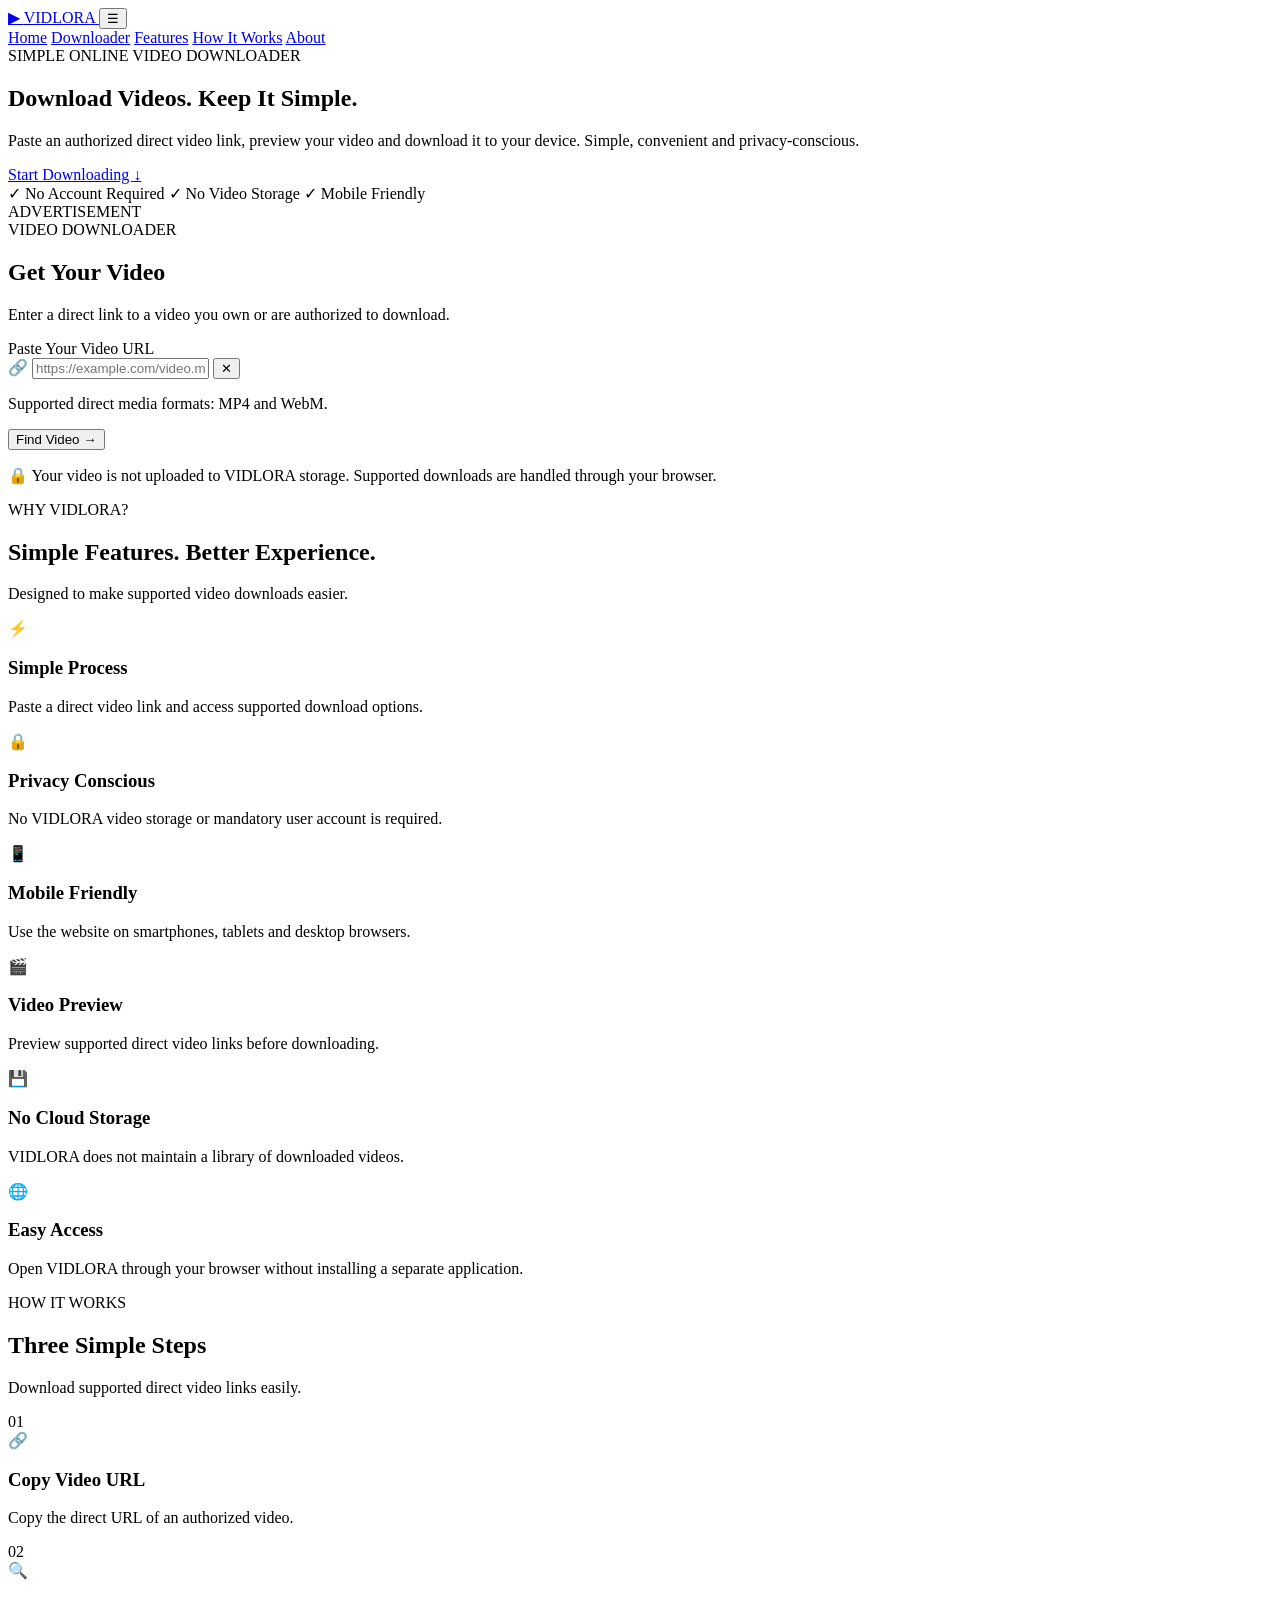
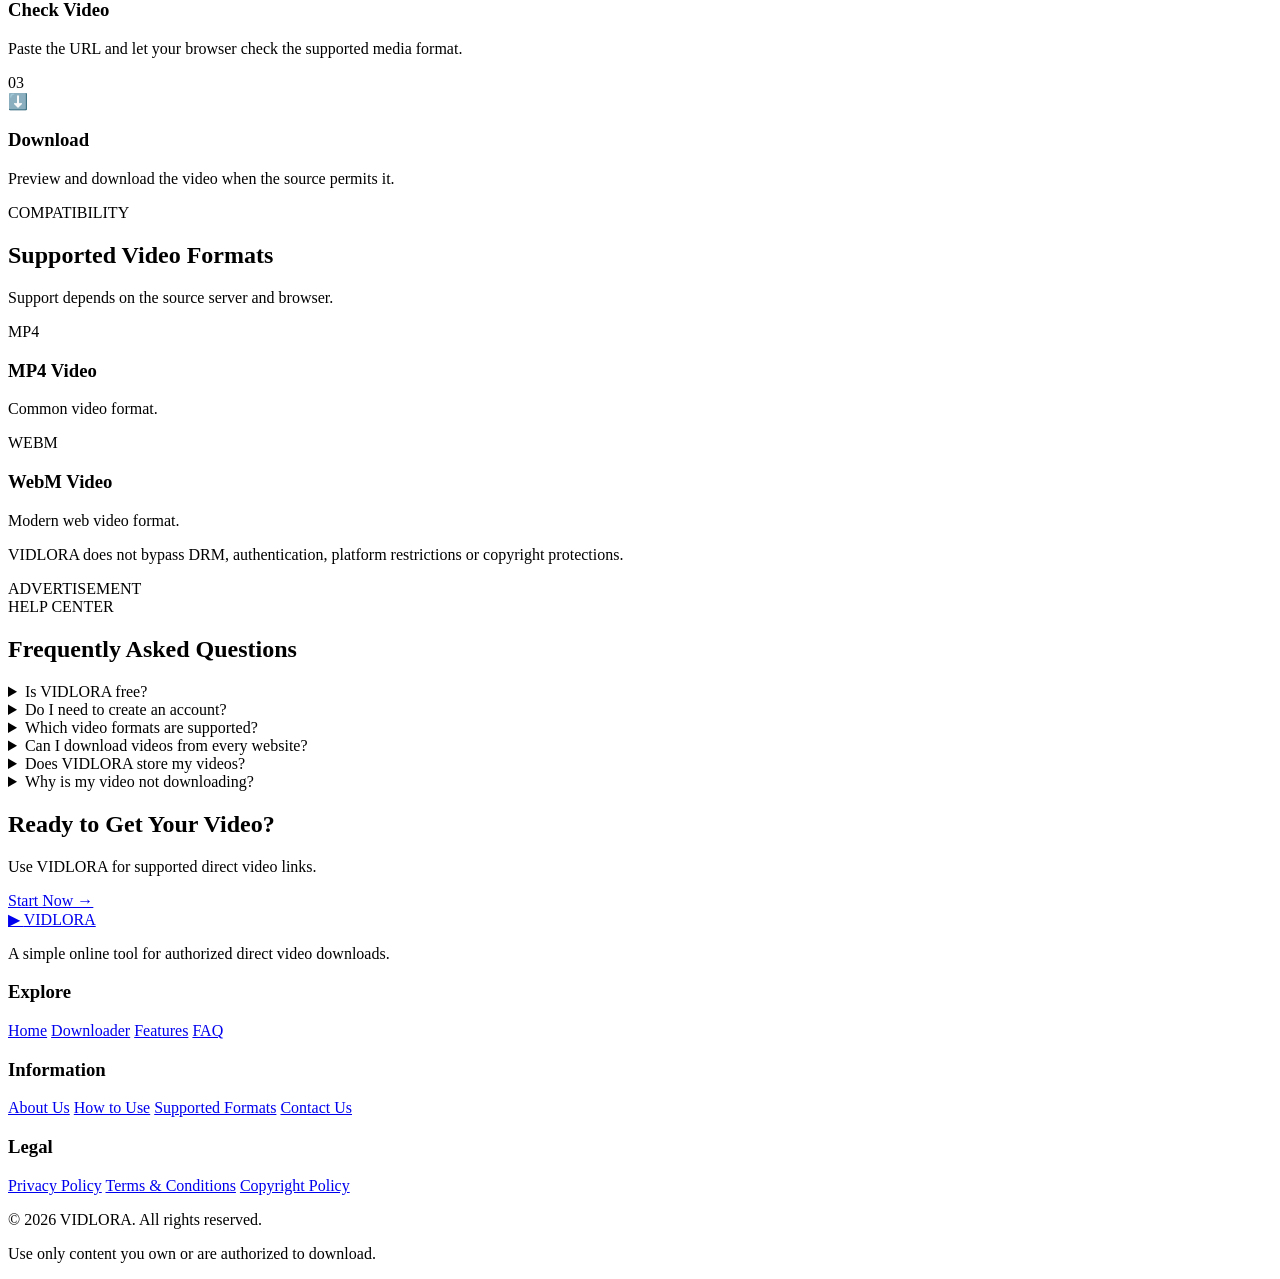
==== index.html @ 21f0705c "Create index.html" ====
<!DOCTYPE html>
<html lang="en">
<head>
  <meta charset="UTF-8">
  <meta name="viewport" content="width=device-width, initial-scale=1.0">

  <title>VIDLORA - Free Online Video Downloader</title>

  <meta name="description" content="VIDLORA is a simple online video downloader for authorized direct MP4 and WebM video links. Preview and download supported videos easily.">

  <meta name="keywords" content="online video downloader, MP4 downloader, WebM downloader, direct video download">

  <meta name="robots" content="index, follow">
  <meta name="theme-color" content="#101827">

  <meta property="og:title" content="VIDLORA - Video Downloader">
  <meta property="og:description" content="Paste an authorized video link, preview it and download supported videos.">
  <meta property="og:type" content="website">

  <link rel="canonical" href="https://YOUR-GITHUB-USERNAME.github.io/YOUR-REPOSITORY/">

  <link rel="icon" href="assets/icons/favicon.png">
  <link rel="manifest" href="manifest.json">

  <link rel="stylesheet" href="css/style.css">
  <link rel="stylesheet" href="css/responsive.css">

  <script src="js/app.js" defer></script>
  <script src="js/downloader.js" defer></script>
</head>

<body>

  <!-- HEADER -->
  <header class="site-header">
    <div class="container header-inner">

      <a href="index.html" class="brand" aria-label="VIDLORA Home">
        <span class="brand-icon">▶</span>
        <span>VIDLORA</span>
      </a>

      <button
        class="menu-toggle"
        id="menuToggle"
        aria-label="Toggle navigation"
        aria-expanded="false"
        type="button">
        ☰
      </button>

      <nav class="main-nav" id="mainNav">
        <a href="#home">Home</a>
        <a href="#downloader">Downloader</a>
        <a href="#features">Features</a>
        <a href="#how-it-works">How It Works</a>
        <a href="about.html">About</a>
      </nav>

    </div>
  </header>


  <main>

    <!-- HERO -->
    <section class="hero" id="home">
      <div class="container hero-content">

        <div class="hero-label">
          <span class="status-dot"></span>
          SIMPLE ONLINE VIDEO DOWNLOADER
        </div>

        <h1>
          Download Videos.
          <span>Keep It Simple.</span>
        </h1>

        <p class="hero-description">
          Paste an authorized direct video link, preview your video
          and download it to your device.
          Simple, convenient and privacy-conscious.
        </p>

        <a href="#downloader" class="primary-button">
          Start Downloading <span>↓</span>
        </a>

        <div class="hero-benefits">
          <span>✓ No Account Required</span>
          <span>✓ No Video Storage</span>
          <span>✓ Mobile Friendly</span>
        </div>

      </div>
    </section>


    <!-- ADVERTISEMENT AREA -->
    <section class="ad-section container" aria-label="Advertisement">
      <div class="ad-placeholder">
        <span>ADVERTISEMENT</span>
      </div>
    </section>


    <!-- DOWNLOADER -->
    <section class="downloader-section" id="downloader">
      <div class="container">

        <div class="section-heading">
          <span class="section-tag">VIDEO DOWNLOADER</span>
          <h2>Get Your Video</h2>
          <p>
            Enter a direct link to a video you own or are
            authorized to download.
          </p>
        </div>

        <div class="downloader-card">

          <form id="downloadForm">

            <label for="videoUrl">
              Paste Your Video URL
            </label>

            <div class="url-input-wrapper">

              <span class="url-icon">🔗</span>

              <input
                type="url"
                id="videoUrl"
                name="videoUrl"
                placeholder="https://example.com/video.mp4"
                autocomplete="url"
                required
                aria-describedby="urlHelp">

              <button
                type="button"
                id="clearUrl"
                class="clear-button"
                aria-label="Clear URL">
                ✕
              </button>

            </div>

            <p id="urlHelp" class="input-help">
              Supported direct media formats: MP4 and WebM.
            </p>

            <button
              type="submit"
              id="getVideoBtn"
              class="download-button">
              <span>Find Video</span>
              <span>→</span>
            </button>

          </form>


          <!-- STATUS -->
          <div
            id="downloadStatus"
            class="status-message"
            role="status"
            aria-live="polite"
            hidden>
          </div>


          <!-- VIDEO RESULT -->
          <div id="videoResult" class="video-result" hidden>

            <h3>Your Video</h3>

            <video
              id="videoPreview"
              class="video-preview"
              controls
              playsinline
              preload="metadata">
              Your browser does not support video playback.
            </video>

            <div class="video-details">

              <div class="detail-item">
                <span>Format</span>
                <strong id="videoFormat">--</strong>
              </div>

              <div class="detail-item">
                <span>Source</span>
                <strong>Direct Video</strong>
              </div>

            </div>

            <a
              href="#"
              id="downloadLink"
              class="download-button result-download"
              download>
              <span>Download Video</span>
              <span>↓</span>
            </a>

            <p class="input-help">
              Download availability depends on the source server
              and browser permissions.
            </p>

          </div>

        </div>

        <p class="privacy-note">
          🔒 Your video is not uploaded to VIDLORA storage.
          Supported downloads are handled through your browser.
        </p>

      </div>
    </section>


    <!-- FEATURES -->
    <section class="features-section" id="features">
      <div class="container">

        <div class="section-heading">
          <span class="section-tag">WHY VIDLORA?</span>
          <h2>Simple Features. Better Experience.</h2>
          <p>
            Designed to make supported video downloads easier.
          </p>
        </div>

        <div class="features-grid">

          <article class="feature-card">
            <div class="feature-icon">⚡</div>
            <h3>Simple Process</h3>
            <p>
              Paste a direct video link and access supported
              download options.
            </p>
          </article>

          <article class="feature-card">
            <div class="feature-icon">🔒</div>
            <h3>Privacy Conscious</h3>
            <p>
              No VIDLORA video storage or mandatory user account
              is required.
            </p>
          </article>

          <article class="feature-card">
            <div class="feature-icon">📱</div>
            <h3>Mobile Friendly</h3>
            <p>
              Use the website on smartphones, tablets and desktop
              browsers.
            </p>
          </article>

          <article class="feature-card">
            <div class="feature-icon">🎬</div>
            <h3>Video Preview</h3>
            <p>
              Preview supported direct video links before
              downloading.
            </p>
          </article>

          <article class="feature-card">
            <div class="feature-icon">💾</div>
            <h3>No Cloud Storage</h3>
            <p>
              VIDLORA does not maintain a library of downloaded
              videos.
            </p>
          </article>

          <article class="feature-card">
            <div class="feature-icon">🌐</div>
            <h3>Easy Access</h3>
            <p>
              Open VIDLORA through your browser without installing
              a separate application.
            </p>
          </article>

        </div>

      </div>
    </section>


    <!-- HOW IT WORKS -->
    <section class="how-section" id="how-it-works">
      <div class="container">

        <div class="section-heading">
          <span class="section-tag">HOW IT WORKS</span>
          <h2>Three Simple Steps</h2>
          <p>Download supported direct video links easily.</p>
        </div>

        <div class="steps-grid">

          <article class="step-card">
            <span class="step-number">01</span>
            <div class="step-icon">🔗</div>
            <h3>Copy Video URL</h3>
            <p>
              Copy the direct URL of an authorized video.
            </p>
          </article>

          <article class="step-card">
            <span class="step-number">02</span>
            <div class="step-icon">🔍</div>
            <h3>Check Video</h3>
            <p>
              Paste the URL and let your browser check the
              supported media format.
            </p>
          </article>

          <article class="step-card">
            <span class="step-number">03</span>
            <div class="step-icon">⬇️</div>
            <h3>Download</h3>
            <p>
              Preview and download the video when the source
              permits it.
            </p>
          </article>

        </div>

      </div>
    </section>


    <!-- SUPPORTED FORMATS -->
    <section class="formats-section" id="formats">
      <div class="container">

        <div class="section-heading">
          <span class="section-tag">COMPATIBILITY</span>
          <h2>Supported Video Formats</h2>
          <p>
            Support depends on the source server and browser.
          </p>
        </div>

        <div class="formats-grid">

          <div class="format-card">
            <span class="format-icon">MP4</span>
            <h3>MP4 Video</h3>
            <p>Common video format.</p>
          </div>

          <div class="format-card">
            <span class="format-icon">WEBM</span>
            <h3>WebM Video</h3>
            <p>Modern web video format.</p>
          </div>

        </div>

        <p class="format-disclaimer">
          VIDLORA does not bypass DRM, authentication,
          platform restrictions or copyright protections.
        </p>

      </div>
    </section>


    <!-- SECOND ADVERTISEMENT AREA -->
    <section class="ad-section container" aria-label="Advertisement">
      <div class="ad-placeholder">
        <span>ADVERTISEMENT</span>
      </div>
    </section>


    <!-- FAQ -->
    <section class="faq-section" id="faq">
      <div class="container">

        <div class="section-heading">
          <span class="section-tag">HELP CENTER</span>
          <h2>Frequently Asked Questions</h2>
        </div>

        <div class="faq-list">

          <details class="faq-item">
            <summary>Is VIDLORA free?</summary>
            <p>
              Yes. The initial VIDLORA website is designed
              as a free-to-use service.
            </p>
          </details>

          <details class="faq-item">
            <summary>Do I need to create an account?</summary>
            <p>
              No. You can use the supported direct video
              download functionality without registering.
            </p>
          </details>

          <details class="faq-item">
            <summary>Which video formats are supported?</summary>
            <p>
              The initial version supports direct MP4 and WebM
              video links, subject to browser and source
              compatibility.
            </p>
          </details>

          <details class="faq-item">
            <summary>Can I download videos from every website?</summary>
            <p>
              No. Some websites restrict downloading or require
              authentication. VIDLORA does not bypass these
              restrictions.
            </p>
          </details>

          <details class="faq-item">
            <summary>Does VIDLORA store my videos?</summary>
            <p>
              VIDLORA does not provide cloud video storage.
              Supported media is handled through the user's
              browser and original source.
            </p>
          </details>

          <details class="faq-item">
            <summary>Why is my video not downloading?</summary>
            <p>
              The source server may block cross-origin requests,
              direct downloading or browser access. Try a
              different authorized direct video URL.
            </p>
          </details>

        </div>

      </div>
    </section>


    <!-- FINAL CTA -->
    <section class="cta-section">
      <div class="container">
        <h2>Ready to Get Your Video?</h2>
        <p>
          Use VIDLORA for supported direct video links.
        </p>
        <a href="#downloader" class="primary-button">
          Start Now →
        </a>
      </div>
    </section>

  </main>


  <!-- FOOTER -->
  <footer class="site-footer">
    <div class="container">

      <div class="footer-main">

        <div class="footer-brand">
          <a href="index.html" class="brand">
            <span class="brand-icon">▶</span>
            <span>VIDLORA</span>
          </a>

          <p>
            A simple online tool for authorized direct
            video downloads.
          </p>
        </div>

        <div class="footer-links">
          <h3>Explore</h3>
          <a href="index.html">Home</a>
          <a href="#downloader">Downloader</a>
          <a href="#features">Features</a>
          <a href="#faq">FAQ</a>
        </div>

        <div class="footer-links">
          <h3>Information</h3>
          <a href="about.html">About Us</a>
          <a href="how-to-use.html">How to Use</a>
          <a href="supported-formats.html">Supported Formats</a>
          <a href="contact.html">Contact Us</a>
        </div>

        <div class="footer-links">
          <h3>Legal</h3>
          <a href="privacy-policy.html">Privacy Policy</a>
          <a href="terms.html">Terms & Conditions</a>
          <a href="copyright-policy.html">Copyright Policy</a>
        </div>

      </div>

      <div class="footer-bottom">
        <p>
          © <span id="currentYear">2026</span> VIDLORA.
          All rights reserved.
        </p>

        <p>
          Use only content you own or are authorized to download.
        </p>
      </div>

    </div>
  </footer>

</body>
</html>
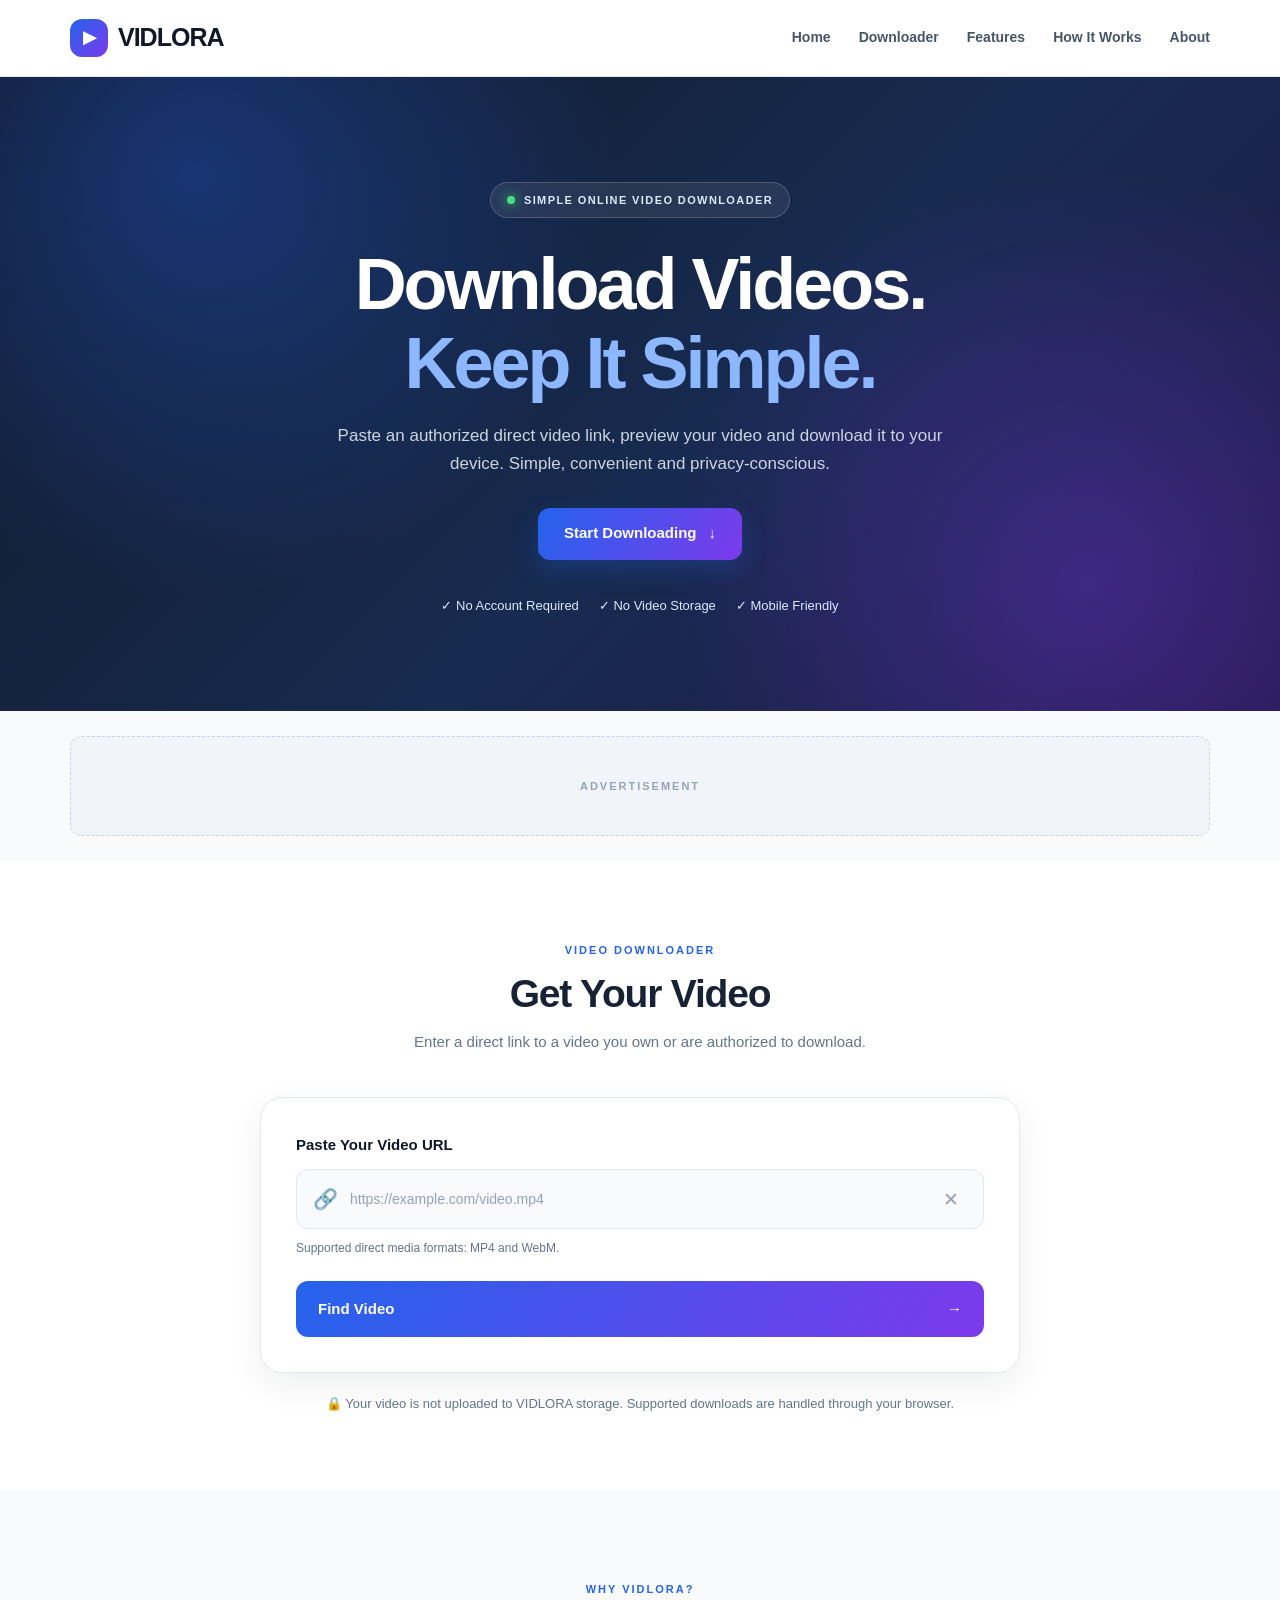
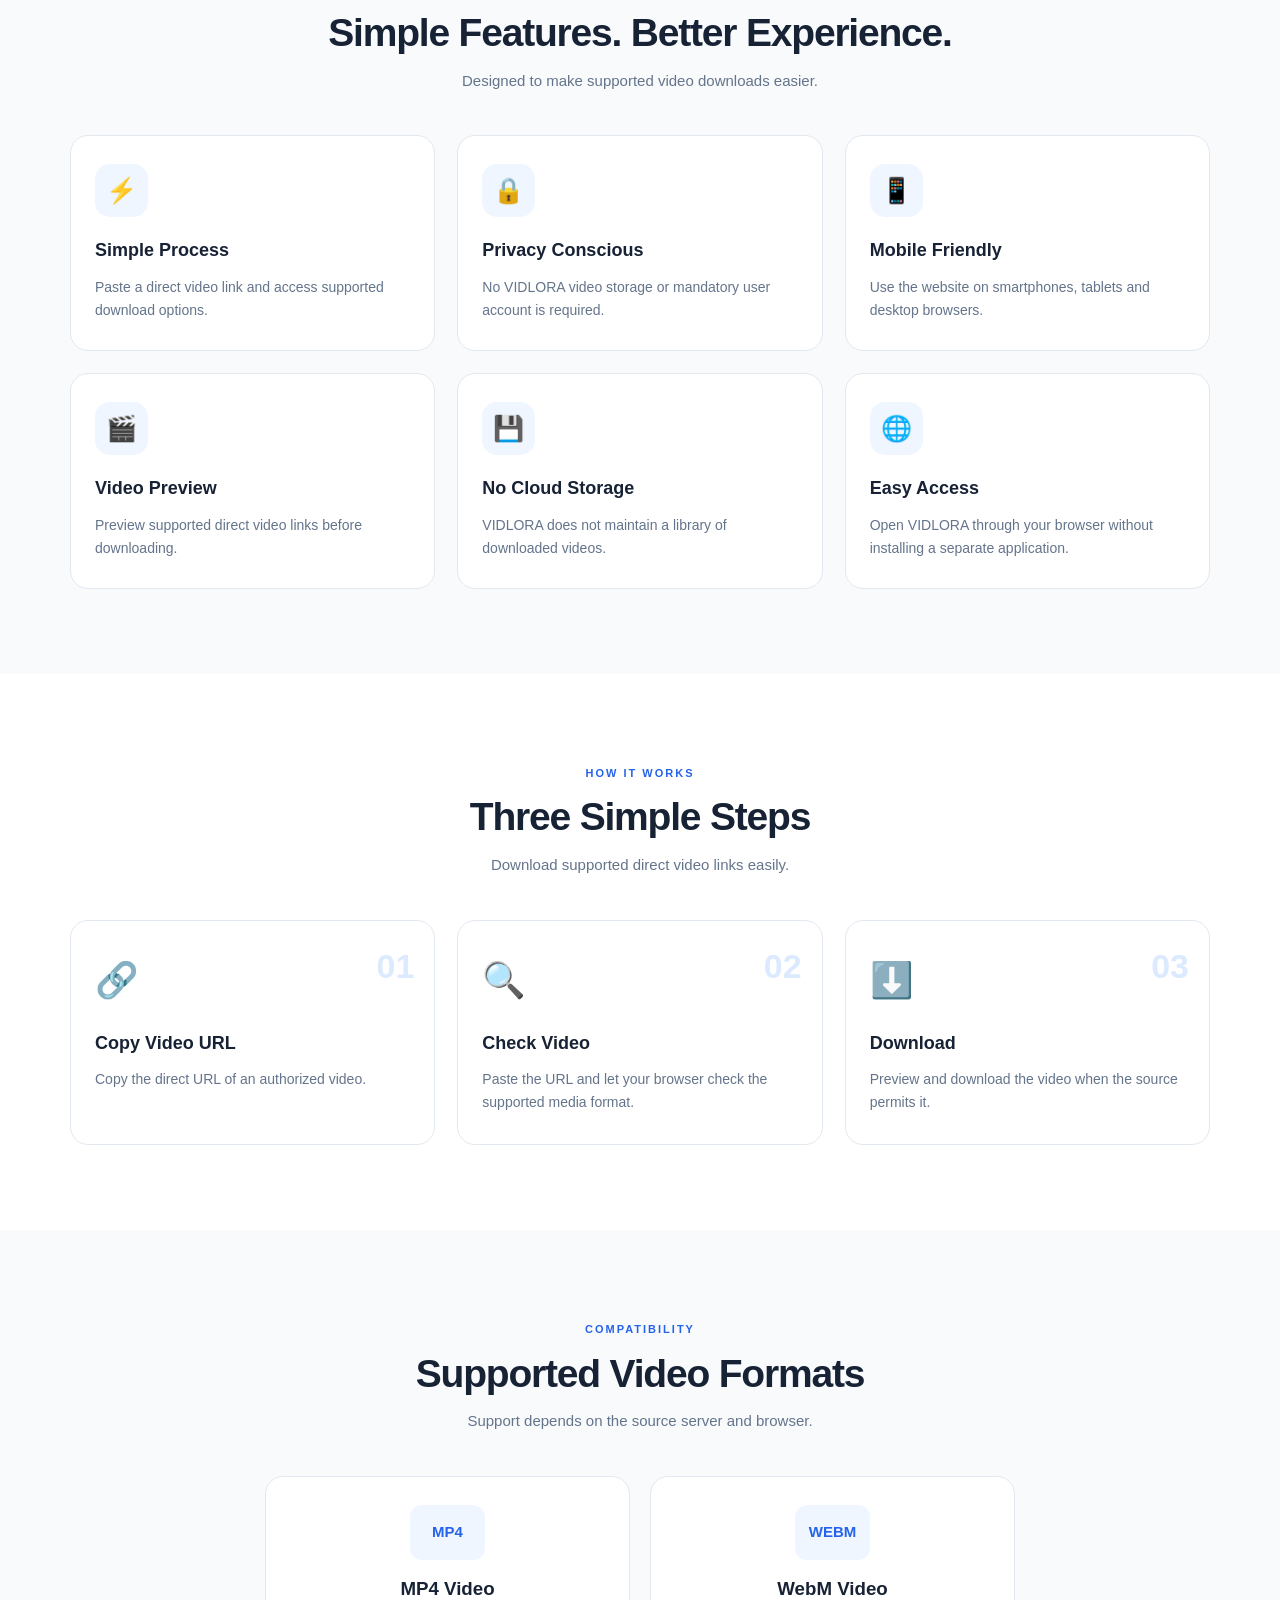
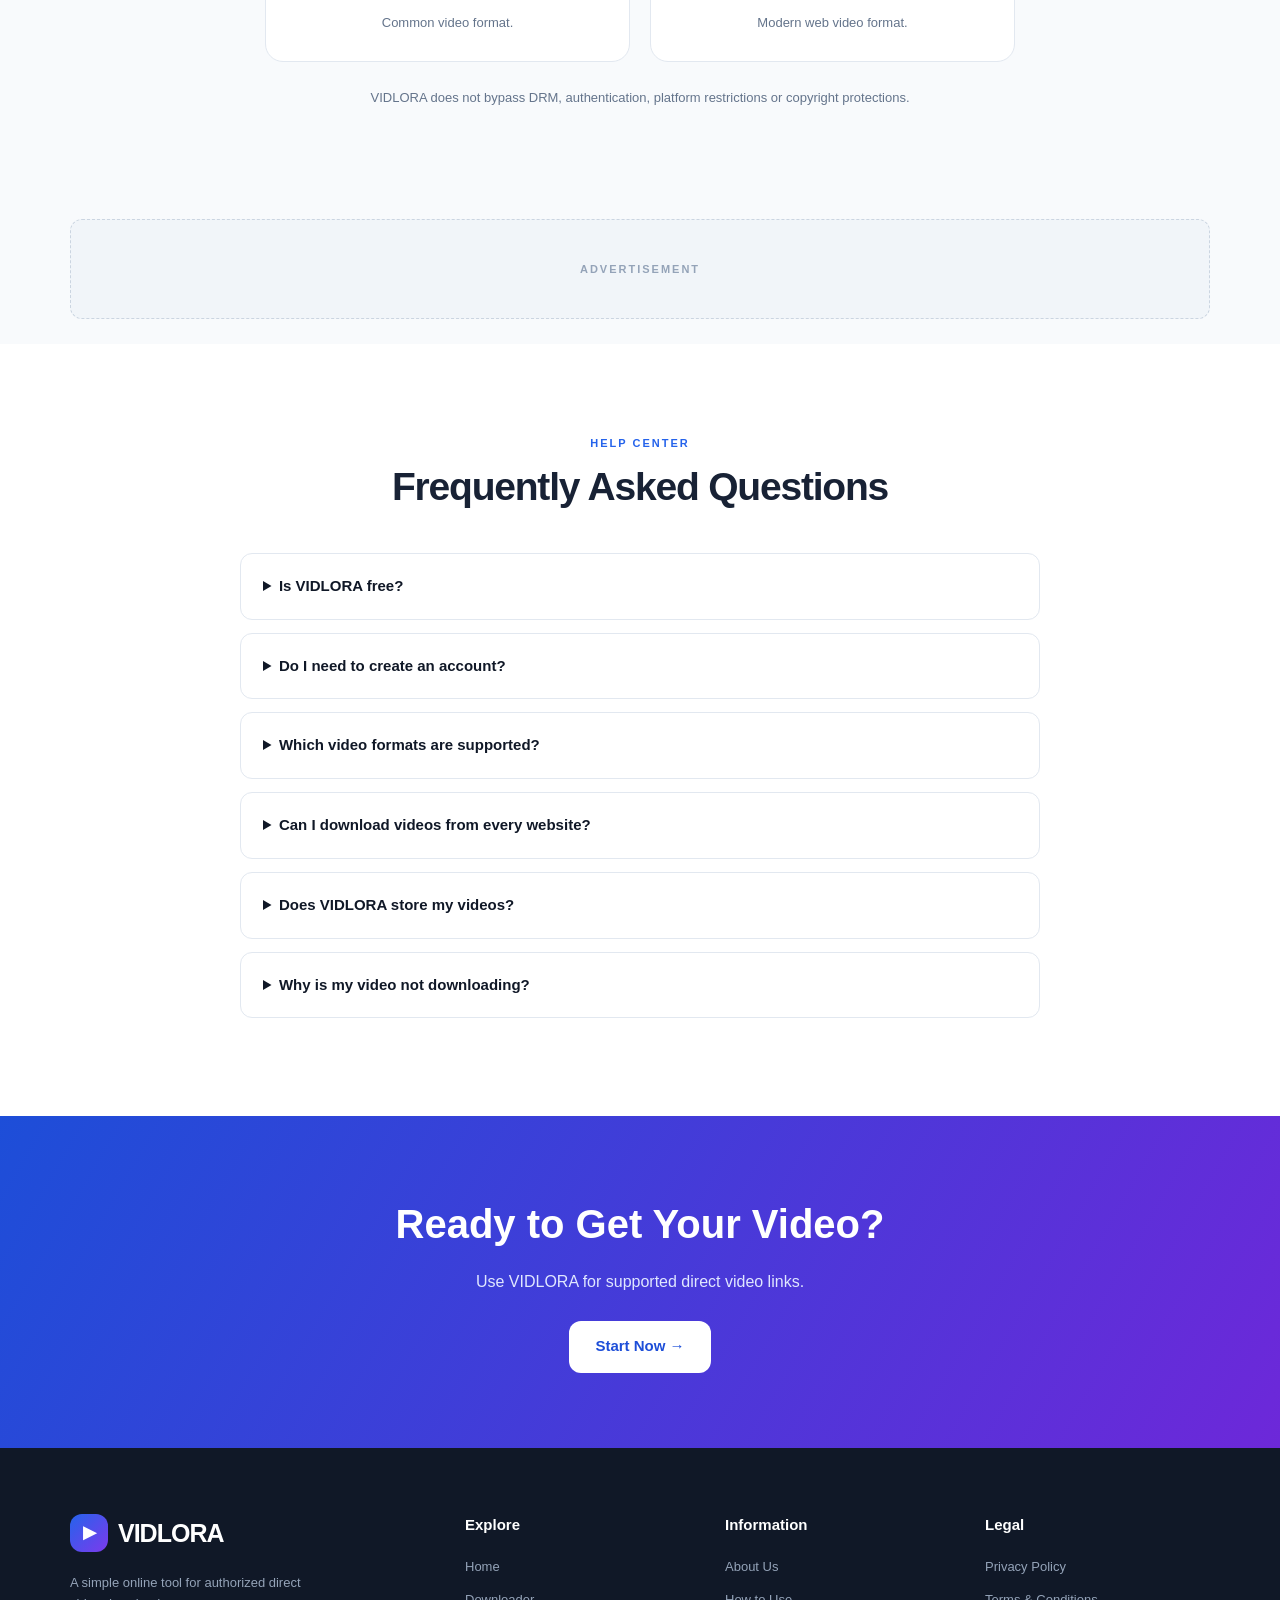
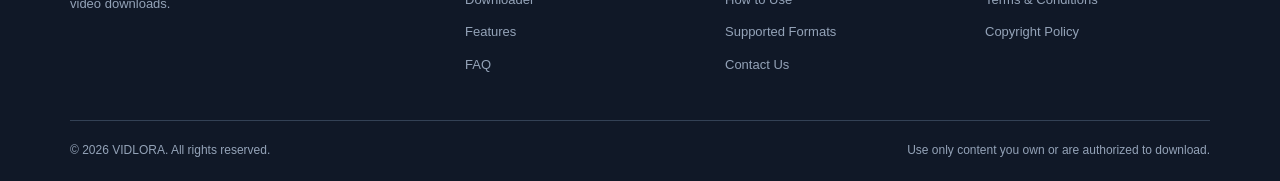
==== commit 6332553a: "Update index.html" ====
--- a/index.html
+++ b/index.html
@@ -10,21 +10,38 @@
 
   <meta name="keywords" content="online video downloader, MP4 downloader, WebM downloader, direct video download">
 
+  <meta name="author" content="VIDLORA">
   <meta name="robots" content="index, follow">
   <meta name="theme-color" content="#101827">
 
+  <!-- CANONICAL URL -->
+  <link rel="canonical"
+    href="https://thisismevenkat6734.github.io/Vidlora/">
+
+  <!-- OPEN GRAPH -->
   <meta property="og:title" content="VIDLORA - Video Downloader">
   <meta property="og:description" content="Paste an authorized video link, preview it and download supported videos.">
   <meta property="og:type" content="website">
-
-  <link rel="canonical" href="https://YOUR-GITHUB-USERNAME.github.io/YOUR-REPOSITORY/">
-
-  <link rel="icon" href="assets/icons/favicon.png">
+  <meta property="og:url" content="https://thisismevenkat6734.github.io/Vidlora/">
+  <meta property="og:site_name" content="VIDLORA">
+
+  <!-- ICONS -->
+  <link rel="icon" href="assets/icons/favicon.png" type="image/png">
+  <link rel="apple-touch-icon" href="assets/icons/icon-192.png">
+
+  <!-- PWA -->
   <link rel="manifest" href="manifest.json">
 
+  <meta name="mobile-web-app-capable" content="yes">
+  <meta name="apple-mobile-web-app-capable" content="yes">
+  <meta name="apple-mobile-web-app-status-bar-style" content="default">
+  <meta name="apple-mobile-web-app-title" content="VIDLORA">
+
+  <!-- CSS -->
   <link rel="stylesheet" href="css/style.css">
   <link rel="stylesheet" href="css/responsive.css">
 
+  <!-- JAVASCRIPT -->
   <script src="js/app.js" defer></script>
   <script src="js/downloader.js" defer></script>
 </head>
@@ -35,7 +52,7 @@
   <header class="site-header">
     <div class="container header-inner">
 
-      <a href="index.html" class="brand" aria-label="VIDLORA Home">
+      <a href="./" class="brand" aria-label="VIDLORA Home">
         <span class="brand-icon">▶</span>
         <span>VIDLORA</span>
       </a>
@@ -97,7 +114,7 @@
     </section>
 
 
-    <!-- ADVERTISEMENT AREA -->
+    <!-- ADVERTISEMENT -->
     <section class="ad-section container" aria-label="Advertisement">
       <div class="ad-placeholder">
         <span>ADVERTISEMENT</span>
@@ -387,7 +404,7 @@
     </section>
 
 
-    <!-- SECOND ADVERTISEMENT AREA -->
+    <!-- SECOND ADVERTISEMENT -->
     <section class="ad-section container" aria-label="Advertisement">
       <div class="ad-placeholder">
         <span>ADVERTISEMENT</span>
@@ -487,7 +504,7 @@
       <div class="footer-main">
 
         <div class="footer-brand">
-          <a href="index.html" class="brand">
+          <a href="./" class="brand">
             <span class="brand-icon">▶</span>
             <span>VIDLORA</span>
           </a>
@@ -500,7 +517,7 @@
 
         <div class="footer-links">
           <h3>Explore</h3>
-          <a href="index.html">Home</a>
+          <a href="./">Home</a>
           <a href="#downloader">Downloader</a>
           <a href="#features">Features</a>
           <a href="#faq">FAQ</a>
--- a/css/style.css
+++ b/css/style.css
@@ -0,0 +1,732 @@
+/* =========================================
+   VIDLORA - MAIN STYLESHEET
+   File: css/style.css
+========================================= */
+
+:root {
+  --primary: #2563eb;
+  --primary-dark: #1d4ed8;
+  --secondary: #7c3aed;
+  --dark: #101827;
+  --dark-soft: #1b2638;
+  --text: #182235;
+  --muted: #64748b;
+  --background: #f8fafc;
+  --white: #ffffff;
+  --border: #e2e8f0;
+  --success: #16a34a;
+  --radius: 18px;
+  --shadow: 0 12px 35px rgba(15, 23, 42, 0.07);
+}
+
+* {
+  margin: 0;
+  padding: 0;
+  box-sizing: border-box;
+}
+
+html {
+  scroll-behavior: smooth;
+  scroll-padding-top: 85px;
+}
+
+body {
+  font-family: Inter, Arial, sans-serif;
+  color: var(--text);
+  background: var(--background);
+  line-height: 1.65;
+  -webkit-font-smoothing: antialiased;
+}
+
+a {
+  color: inherit;
+  text-decoration: none;
+}
+
+button,
+input {
+  font: inherit;
+}
+
+button {
+  cursor: pointer;
+}
+
+img,
+video {
+  max-width: 100%;
+}
+
+.container {
+  width: min(1140px, 92%);
+  margin: 0 auto;
+}
+
+/* HEADER */
+
+.site-header {
+  position: sticky;
+  top: 0;
+  z-index: 100;
+  background: rgba(255, 255, 255, 0.96);
+  border-bottom: 1px solid var(--border);
+  backdrop-filter: blur(14px);
+}
+
+.header-inner {
+  min-height: 76px;
+  display: flex;
+  align-items: center;
+  justify-content: space-between;
+  gap: 25px;
+}
+
+.brand {
+  display: inline-flex;
+  align-items: center;
+  gap: 10px;
+  font-size: 25px;
+  font-weight: 850;
+  letter-spacing: -1px;
+  color: var(--dark);
+}
+
+.brand-icon {
+  width: 38px;
+  height: 38px;
+  display: grid;
+  place-items: center;
+  border-radius: 12px;
+  background: linear-gradient(135deg, var(--primary), var(--secondary));
+  color: white;
+  font-size: 17px;
+}
+
+.main-nav {
+  display: flex;
+  align-items: center;
+  gap: 28px;
+}
+
+.main-nav a {
+  color: #475569;
+  font-size: 14px;
+  font-weight: 600;
+  transition: color 0.2s ease;
+}
+
+.main-nav a:hover {
+  color: var(--primary);
+}
+
+.menu-toggle {
+  display: none;
+  background: none;
+  border: 0;
+  color: var(--dark);
+  font-size: 27px;
+}
+
+/* HERO */
+
+.hero {
+  position: relative;
+  overflow: hidden;
+  padding: 105px 0 95px;
+  color: white;
+  background:
+    radial-gradient(circle at 15% 15%, rgba(37,99,235,.35), transparent 35%),
+    radial-gradient(circle at 85% 80%, rgba(124,58,237,.35), transparent 35%),
+    linear-gradient(135deg, #101827, #172b50 55%, #201846);
+}
+
+.hero-content {
+  position: relative;
+  z-index: 1;
+  text-align: center;
+  max-width: 850px;
+}
+
+.hero-label {
+  display: inline-flex;
+  align-items: center;
+  gap: 9px;
+  padding: 8px 16px;
+  border: 1px solid rgba(255,255,255,.17);
+  border-radius: 50px;
+  background: rgba(255,255,255,.08);
+  color: #dbeafe;
+  font-size: 11px;
+  font-weight: 750;
+  letter-spacing: 1.4px;
+}
+
+.status-dot {
+  width: 8px;
+  height: 8px;
+  border-radius: 50%;
+  background: #4ade80;
+  box-shadow: 0 0 12px #4ade80;
+}
+
+.hero h1 {
+  margin: 27px 0 18px;
+  font-size: clamp(38px, 7vw, 72px);
+  line-height: 1.1;
+  letter-spacing: -3px;
+  font-weight: 850;
+}
+
+.hero h1 span {
+  display: block;
+  color: #8db8ff;
+}
+
+.hero-description {
+  max-width: 640px;
+  margin: 0 auto 30px;
+  color: #cbd5e1;
+  font-size: 17px;
+}
+
+.primary-button {
+  display: inline-flex;
+  justify-content: center;
+  align-items: center;
+  gap: 12px;
+  min-height: 52px;
+  padding: 0 26px;
+  border-radius: 12px;
+  background: linear-gradient(120deg, #2563eb, #7c3aed);
+  color: white;
+  font-size: 15px;
+  font-weight: 750;
+  box-shadow: 0 10px 25px rgba(37,99,235,.25);
+  transition: transform .2s, box-shadow .2s;
+}
+
+.primary-button:hover {
+  transform: translateY(-3px);
+  box-shadow: 0 15px 30px rgba(37,99,235,.35);
+}
+
+.hero-benefits {
+  display: flex;
+  justify-content: center;
+  flex-wrap: wrap;
+  gap: 20px;
+  margin-top: 35px;
+  color: #dbeafe;
+  font-size: 13px;
+}
+
+/* ADVERTISEMENT */
+
+.ad-section {
+  padding-top: 25px;
+  padding-bottom: 25px;
+}
+
+.ad-placeholder {
+  min-height: 100px;
+  display: flex;
+  justify-content: center;
+  align-items: center;
+  border: 1px dashed #cbd5e1;
+  border-radius: 12px;
+  background: #f1f5f9;
+}
+
+.ad-placeholder span {
+  color: #94a3b8;
+  font-size: 11px;
+  font-weight: 700;
+  letter-spacing: 2px;
+}
+
+/* SECTION HEADING */
+
+.section-heading {
+  text-align: center;
+  max-width: 700px;
+  margin: 0 auto 42px;
+}
+
+.section-tag {
+  display: inline-block;
+  margin-bottom: 12px;
+  color: var(--primary);
+  font-size: 11px;
+  font-weight: 850;
+  letter-spacing: 2px;
+}
+
+.section-heading h2 {
+  margin-bottom: 12px;
+  font-size: clamp(27px, 4vw, 39px);
+  line-height: 1.2;
+  letter-spacing: -1.2px;
+}
+
+.section-heading p {
+  color: var(--muted);
+  font-size: 15px;
+}
+
+/* DOWNLOADER */
+
+.downloader-section {
+  padding: 75px 0;
+  background: white;
+}
+
+.downloader-card {
+  max-width: 760px;
+  margin: auto;
+  padding: 35px;
+  border: 1px solid var(--border);
+  border-radius: 22px;
+  background: white;
+  box-shadow: var(--shadow);
+}
+
+.downloader-card label {
+  display: block;
+  margin-bottom: 12px;
+  color: var(--dark);
+  font-weight: 750;
+  font-size: 15px;
+}
+
+.url-input-wrapper {
+  display: flex;
+  align-items: center;
+  gap: 12px;
+  min-height: 60px;
+  padding: 0 16px;
+  border: 1.5px solid var(--border);
+  border-radius: 12px;
+  background: #f8fafc;
+  transition: border-color .2s, box-shadow .2s;
+}
+
+.url-input-wrapper:focus-within {
+  border-color: var(--primary);
+  box-shadow: 0 0 0 4px rgba(37,99,235,.1);
+}
+
+.url-icon {
+  font-size: 20px;
+}
+
+.url-input-wrapper input {
+  flex: 1;
+  min-width: 0;
+  height: 56px;
+  border: none;
+  outline: none;
+  background: transparent;
+  color: var(--text);
+  font-size: 14px;
+}
+
+.url-input-wrapper input::placeholder {
+  color: #94a3b8;
+}
+
+.clear-button {
+  border: none;
+  background: transparent;
+  color: #94a3b8;
+  font-size: 19px;
+  padding: 8px;
+}
+
+.clear-button:hover {
+  color: #ef4444;
+}
+
+.input-help {
+  margin-top: 10px;
+  color: var(--muted);
+  font-size: 12px;
+}
+
+.download-button {
+  width: 100%;
+  min-height: 56px;
+  display: flex;
+  align-items: center;
+  justify-content: space-between;
+  margin-top: 22px;
+  padding: 0 22px;
+  border: none;
+  border-radius: 12px;
+  background: linear-gradient(120deg, var(--primary), var(--secondary));
+  color: white;
+  font-size: 15px;
+  font-weight: 750;
+  transition: opacity .2s, transform .2s;
+}
+
+.download-button:hover {
+  transform: translateY(-2px);
+}
+
+.download-button:disabled {
+  opacity: .6;
+  cursor: not-allowed;
+}
+
+.status-message {
+  margin-top: 20px;
+  padding: 13px 16px;
+  border-radius: 10px;
+  background: #eff6ff;
+  color: #1d4ed8;
+  font-size: 13px;
+  overflow-wrap: anywhere;
+}
+
+.status-message.error {
+  background: #fef2f2;
+  color: #b91c1c;
+}
+
+.status-message.success {
+  background: #f0fdf4;
+  color: #15803d;
+}
+
+.privacy-note {
+  max-width: 700px;
+  margin: 20px auto 0;
+  color: var(--muted);
+  font-size: 13px;
+  text-align: center;
+}
+
+/* VIDEO RESULT */
+
+.video-result {
+  margin-top: 28px;
+  padding-top: 25px;
+  border-top: 1px solid var(--border);
+}
+
+.video-result h3 {
+  margin-bottom: 15px;
+  font-size: 20px;
+}
+
+.video-preview {
+  display: block;
+  width: 100%;
+  max-height: 420px;
+  border-radius: 13px;
+  background: #000;
+}
+
+.video-details {
+  display: flex;
+  flex-wrap: wrap;
+  gap: 25px;
+  margin-top: 18px;
+}
+
+.detail-item {
+  display: flex;
+  flex-direction: column;
+  gap: 3px;
+}
+
+.detail-item span {
+  color: var(--muted);
+  font-size: 12px;
+}
+
+.detail-item strong {
+  color: var(--dark);
+  font-size: 14px;
+}
+
+.result-download {
+  text-decoration: none;
+}
+
+/* FEATURES */
+
+.features-section {
+  padding: 85px 0;
+  background: #f8fafc;
+}
+
+.features-grid {
+  display: grid;
+  grid-template-columns: repeat(3, 1fr);
+  gap: 22px;
+}
+
+.feature-card {
+  padding: 28px 24px;
+  border: 1px solid var(--border);
+  border-radius: var(--radius);
+  background: white;
+  transition: transform .25s, box-shadow .25s;
+}
+
+.feature-card:hover {
+  transform: translateY(-5px);
+  box-shadow: var(--shadow);
+}
+
+.feature-icon {
+  width: 53px;
+  height: 53px;
+  display: grid;
+  place-items: center;
+  margin-bottom: 19px;
+  border-radius: 15px;
+  background: #eff6ff;
+  font-size: 25px;
+}
+
+.feature-card h3 {
+  margin-bottom: 10px;
+  font-size: 18px;
+}
+
+.feature-card p {
+  color: var(--muted);
+  font-size: 14px;
+}
+
+/* HOW IT WORKS */
+
+.how-section {
+  padding: 85px 0;
+  background: white;
+}
+
+.steps-grid {
+  display: grid;
+  grid-template-columns: repeat(3, 1fr);
+  gap: 22px;
+}
+
+.step-card {
+  position: relative;
+  padding: 30px 24px;
+  border: 1px solid var(--border);
+  border-radius: var(--radius);
+  background: #fff;
+}
+
+.step-number {
+  position: absolute;
+  top: 17px;
+  right: 20px;
+  color: #dbeafe;
+  font-size: 34px;
+  font-weight: 850;
+}
+
+.step-icon {
+  margin-bottom: 20px;
+  font-size: 35px;
+}
+
+.step-card h3 {
+  margin-bottom: 10px;
+  font-size: 18px;
+}
+
+.step-card p {
+  color: var(--muted);
+  font-size: 14px;
+}
+
+/* FORMATS */
+
+.formats-section {
+  padding: 85px 0;
+  background: #f8fafc;
+}
+
+.formats-grid {
+  display: grid;
+  grid-template-columns: repeat(2, 1fr);
+  gap: 20px;
+  max-width: 750px;
+  margin: auto;
+}
+
+.format-card {
+  padding: 28px;
+  text-align: center;
+  border: 1px solid var(--border);
+  border-radius: var(--radius);
+  background: white;
+}
+
+.format-icon {
+  display: inline-grid;
+  min-width: 75px;
+  min-height: 55px;
+  place-items: center;
+  margin-bottom: 14px;
+  padding: 10px;
+  border-radius: 12px;
+  background: #eff6ff;
+  color: var(--primary);
+  font-size: 15px;
+  font-weight: 850;
+}
+
+.format-card h3 {
+  margin-bottom: 7px;
+}
+
+.format-card p {
+  color: var(--muted);
+  font-size: 13px;
+}
+
+.format-disclaimer {
+  margin-top: 25px;
+  text-align: center;
+  color: var(--muted);
+  font-size: 13px;
+}
+
+/* FAQ */
+
+.faq-section {
+  padding: 85px 0;
+  background: white;
+}
+
+.faq-list {
+  max-width: 800px;
+  margin: auto;
+}
+
+.faq-item {
+  margin-bottom: 13px;
+  padding: 20px 22px;
+  border: 1px solid var(--border);
+  border-radius: 12px;
+  background: #fff;
+}
+
+.faq-item summary {
+  cursor: pointer;
+  color: var(--dark);
+  font-size: 15px;
+  font-weight: 750;
+}
+
+.faq-item p {
+  padding-top: 13px;
+  color: var(--muted);
+  font-size: 14px;
+}
+
+/* CTA */
+
+.cta-section {
+  padding: 75px 20px;
+  text-align: center;
+  color: white;
+  background: linear-gradient(120deg, #1d4ed8, #6d28d9);
+}
+
+.cta-section h2 {
+  margin-bottom: 12px;
+  font-size: clamp(28px, 4vw, 40px);
+}
+
+.cta-section p {
+  margin-bottom: 25px;
+  color: #e0e7ff;
+}
+
+.cta-section .primary-button {
+  background: white;
+  color: #1d4ed8;
+  box-shadow: none;
+}
+
+/* FOOTER */
+
+.site-footer {
+  padding: 65px 0 20px;
+  color: #cbd5e1;
+  background: var(--dark);
+}
+
+.footer-main {
+  display: grid;
+  grid-template-columns: 1.6fr 1fr 1fr 1fr;
+  gap: 35px;
+  padding-bottom: 45px;
+}
+
+.footer-brand .brand {
+  margin-bottom: 18px;
+  color: white;
+}
+
+.footer-brand p {
+  max-width: 260px;
+  color: #94a3b8;
+  font-size: 13px;
+}
+
+.footer-links {
+  display: flex;
+  flex-direction: column;
+  align-items: flex-start;
+  gap: 11px;
+}
+
+.footer-links h3 {
+  margin-bottom: 8px;
+  color: white;
+  font-size: 15px;
+}
+
+.footer-links a {
+  color: #94a3b8;
+  font-size: 13px;
+  transition: color .2s;
+}
+
+.footer-links a:hover {
+  color: white;
+}
+
+.footer-bottom {
+  display: flex;
+  justify-content: space-between;
+  flex-wrap: wrap;
+  gap: 12px;
+  padding-top: 20px;
+  border-top: 1px solid #334155;
+}
+
+.footer-bottom p {
+  color: #94a3b8;
+  font-size: 12px;
+}
+
+/* ACCESSIBILITY */
+
+:focus-visible {
+  outline: 3px solid #60a5fa;
+  outline-offset: 3px;
+}
+
+[hidden] {
+  display: none !important;
+}
--- a/css/responsive.css
+++ b/css/responsive.css
@@ -0,0 +1,295 @@
+
+/* =========================================
+   VIDLORA - RESPONSIVE STYLESHEET
+   File: css/responsive.css
+========================================= */
+
+/* TABLETS */
+
+@media (max-width: 900px) {
+
+  .container {
+    width: 94%;
+  }
+
+  .main-nav {
+    gap: 17px;
+  }
+
+  .main-nav a {
+    font-size: 13px;
+  }
+
+  .hero {
+    padding: 85px 0 75px;
+  }
+
+  .hero h1 {
+    letter-spacing: -2px;
+  }
+
+  .features-grid {
+    grid-template-columns: repeat(2, 1fr);
+  }
+
+  .steps-grid {
+    grid-template-columns: repeat(2, 1fr);
+  }
+
+  .footer-main {
+    grid-template-columns: repeat(2, 1fr);
+    gap: 35px;
+  }
+
+}
+
+
+/* MOBILE NAVIGATION */
+
+@media (max-width: 700px) {
+
+  .header-inner {
+    min-height: 68px;
+  }
+
+  .brand {
+    font-size: 22px;
+  }
+
+  .brand-icon {
+    width: 35px;
+    height: 35px;
+  }
+
+  .menu-toggle {
+    display: block;
+    width: 42px;
+    height: 42px;
+    border-radius: 10px;
+  }
+
+  .menu-toggle:hover {
+    background: #eff6ff;
+  }
+
+  .main-nav {
+    display: none;
+    position: absolute;
+    top: 68px;
+    left: 0;
+    right: 0;
+    z-index: 100;
+    padding: 20px 5%;
+    flex-direction: column;
+    align-items: stretch;
+    gap: 0;
+    background: white;
+    border-bottom: 1px solid #e2e8f0;
+    box-shadow: 0 15px 25px rgba(15, 23, 42, .08);
+  }
+
+  .main-nav.active {
+    display: flex;
+  }
+
+  .main-nav a {
+    padding: 13px 0;
+    border-bottom: 1px solid #f1f5f9;
+    font-size: 15px;
+  }
+
+  .main-nav a:last-child {
+    border-bottom: none;
+  }
+
+  .hero {
+    padding: 75px 0 65px;
+  }
+
+  .hero h1 {
+    font-size: clamp(36px, 10vw, 53px);
+    letter-spacing: -1.8px;
+  }
+
+  .hero-description {
+    font-size: 15px;
+    padding: 0 5px;
+  }
+
+  .hero-benefits {
+    gap: 12px;
+    font-size: 11px;
+  }
+
+  .section-heading {
+    margin-bottom: 30px;
+  }
+
+  .section-heading h2 {
+    font-size: 29px;
+  }
+
+  .downloader-section,
+  .features-section,
+  .how-section,
+  .formats-section,
+  .faq-section {
+    padding: 65px 0;
+  }
+
+  .downloader-card {
+    padding: 23px 17px;
+    border-radius: 17px;
+  }
+
+  .url-input-wrapper {
+    gap: 8px;
+    padding: 0 10px;
+  }
+
+  .url-input-wrapper input {
+    font-size: 13px;
+  }
+
+  .download-button {
+    min-height: 53px;
+  }
+
+  .features-grid {
+    grid-template-columns: 1fr;
+    gap: 15px;
+  }
+
+  .feature-card {
+    padding: 23px;
+  }
+
+  .steps-grid {
+    grid-template-columns: 1fr;
+    gap: 15px;
+  }
+
+  .step-card {
+    padding: 25px 22px;
+  }
+
+  .formats-grid {
+    grid-template-columns: 1fr;
+    gap: 15px;
+  }
+
+  .faq-item {
+    padding: 17px;
+  }
+
+  .faq-item summary {
+    font-size: 14px;
+  }
+
+  .cta-section {
+    padding: 60px 15px;
+  }
+
+  .footer-main {
+    grid-template-columns: repeat(2, 1fr);
+    gap: 30px 20px;
+  }
+
+  .footer-brand {
+    grid-column: 1 / -1;
+  }
+
+  .footer-bottom {
+    flex-direction: column;
+    text-align: center;
+    align-items: center;
+  }
+
+}
+
+
+/* SMALL MOBILE DEVICES */
+
+@media (max-width: 400px) {
+
+  .container {
+    width: 92%;
+  }
+
+  .brand {
+    font-size: 20px;
+  }
+
+  .hero h1 {
+    font-size: 35px;
+  }
+
+  .hero-label {
+    font-size: 9px;
+    padding: 7px 11px;
+  }
+
+  .hero-benefits {
+    flex-direction: column;
+    align-items: center;
+  }
+
+  .downloader-card {
+    padding: 18px 13px;
+  }
+
+  .url-input-wrapper {
+    min-height: 55px;
+  }
+
+  .url-input-wrapper input {
+    height: 50px;
+    font-size: 12px;
+  }
+
+  .footer-main {
+    grid-template-columns: 1fr 1fr;
+  }
+
+}
+
+
+/* LANDSCAPE MOBILE */
+
+@media (max-height: 500px) and (orientation: landscape) {
+
+  .hero {
+    padding: 45px 0;
+  }
+
+  .hero h1 {
+    font-size: 38px;
+  }
+
+}
+
+
+/* REDUCED MOTION ACCESSIBILITY */
+
+@media (prefers-reduced-motion: reduce) {
+
+  *,
+  *::before,
+  *::after {
+    scroll-behavior: auto !important;
+    animation-duration: 0.01ms !important;
+    animation-iteration-count: 1 !important;
+    transition-duration: 0.01ms !important;
+  }
+
+}
+
+
+/* DARK MODE DEVICE PREFERENCE */
+
+@media (prefers-color-scheme: dark) {
+
+  /* VIDLORA intentionally keeps its default
+     light interface for consistent branding. */
+
+}
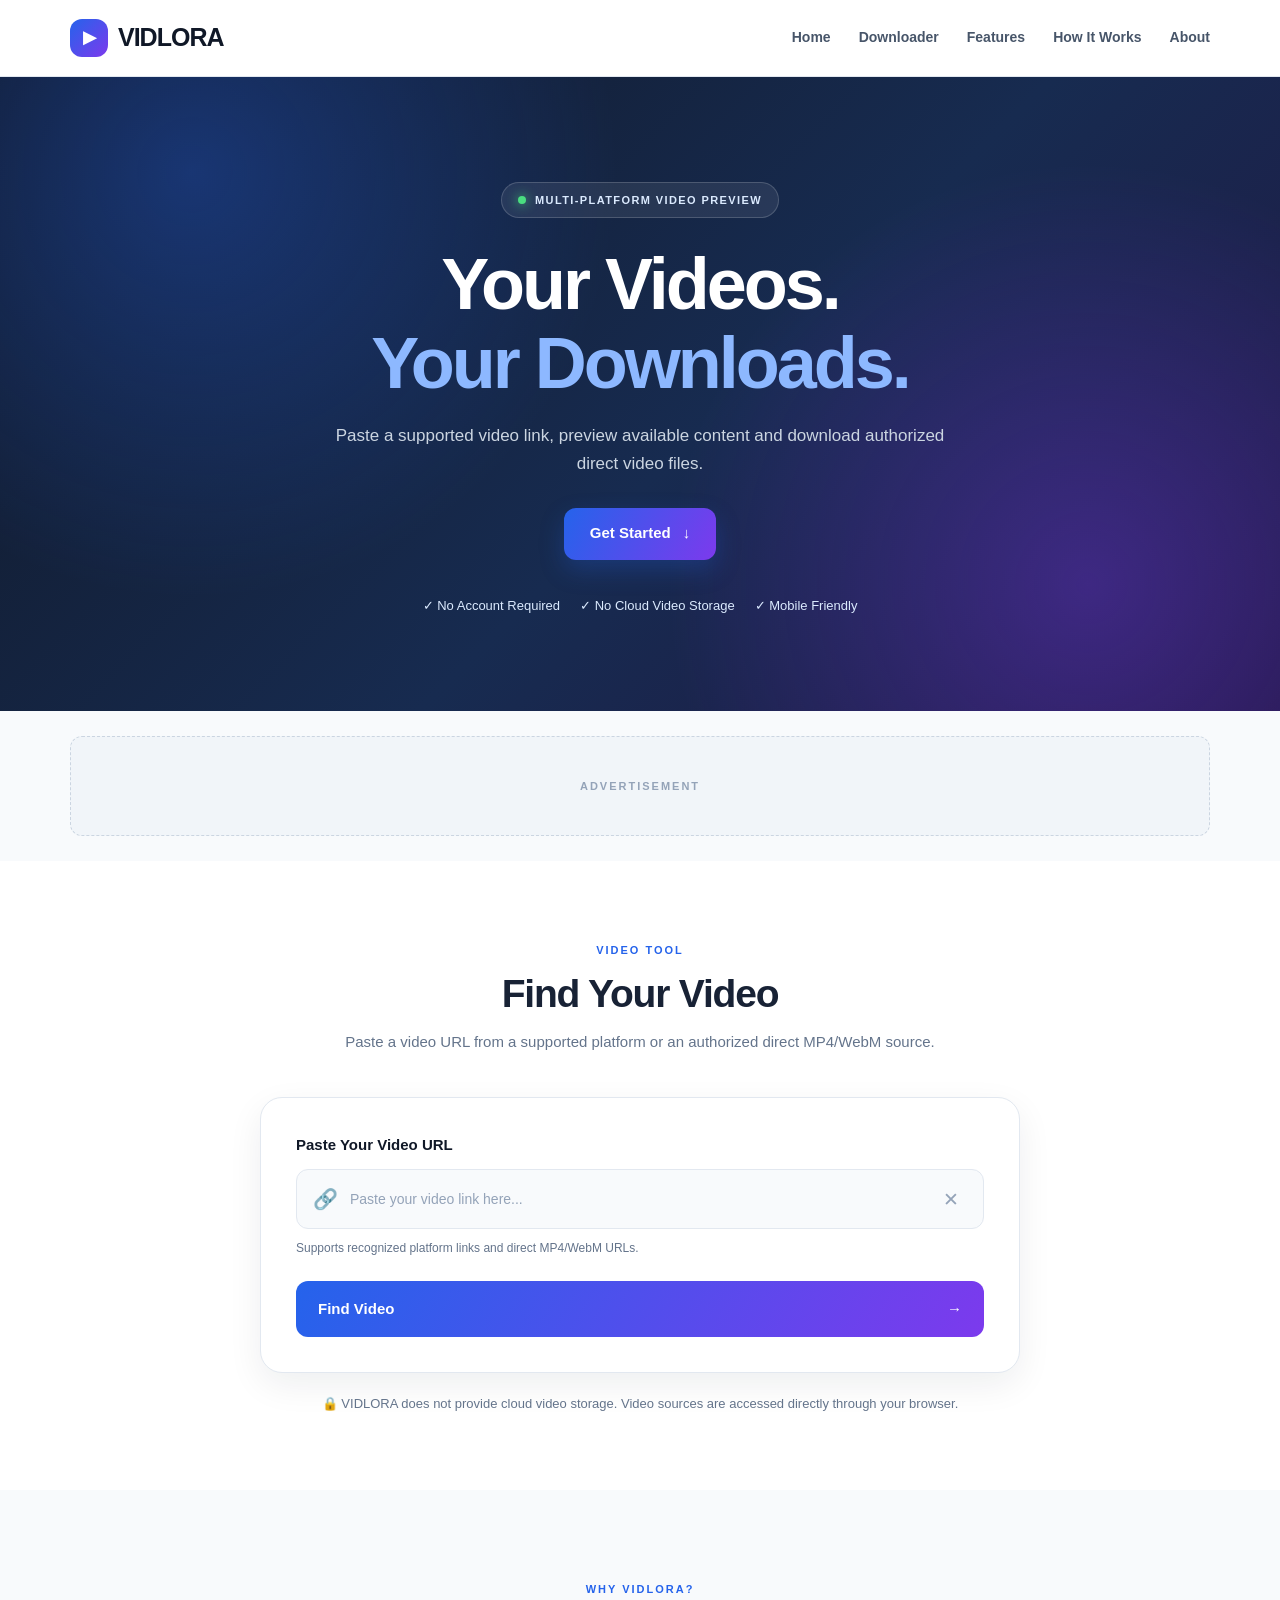
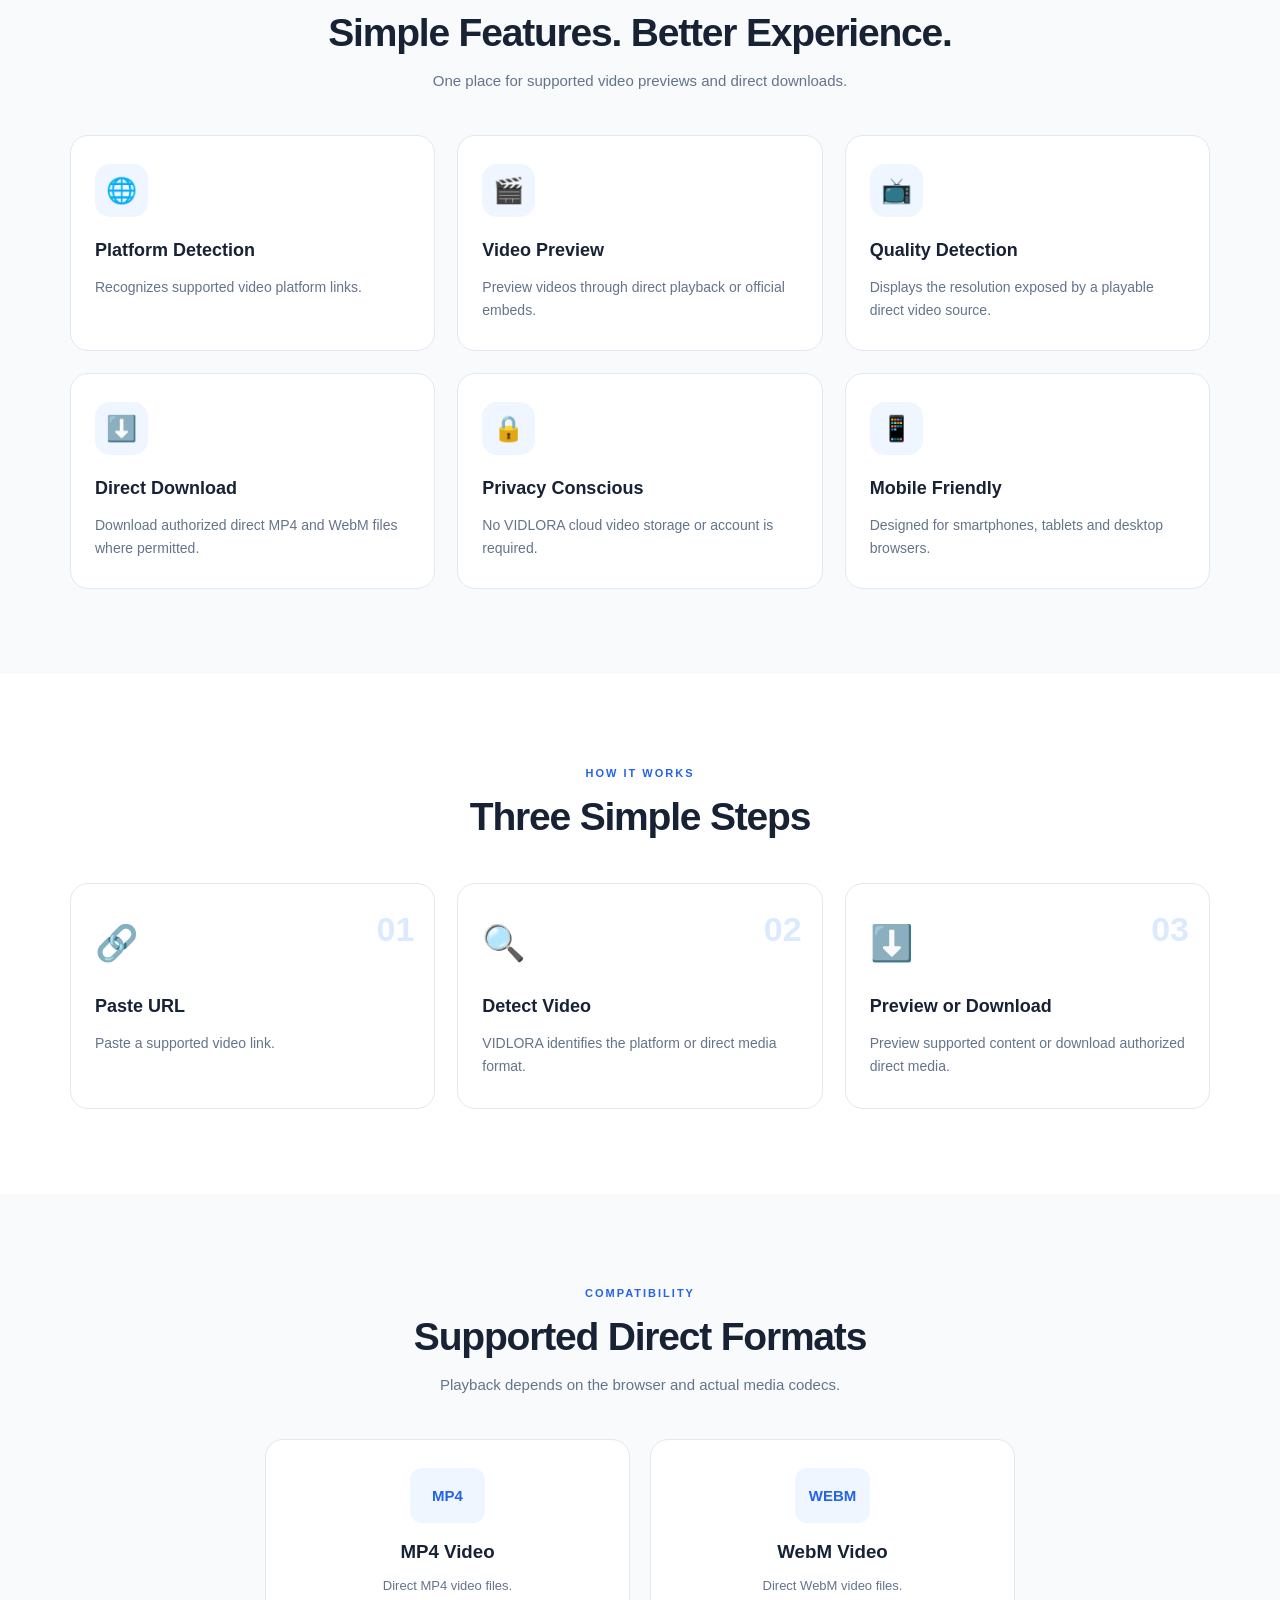
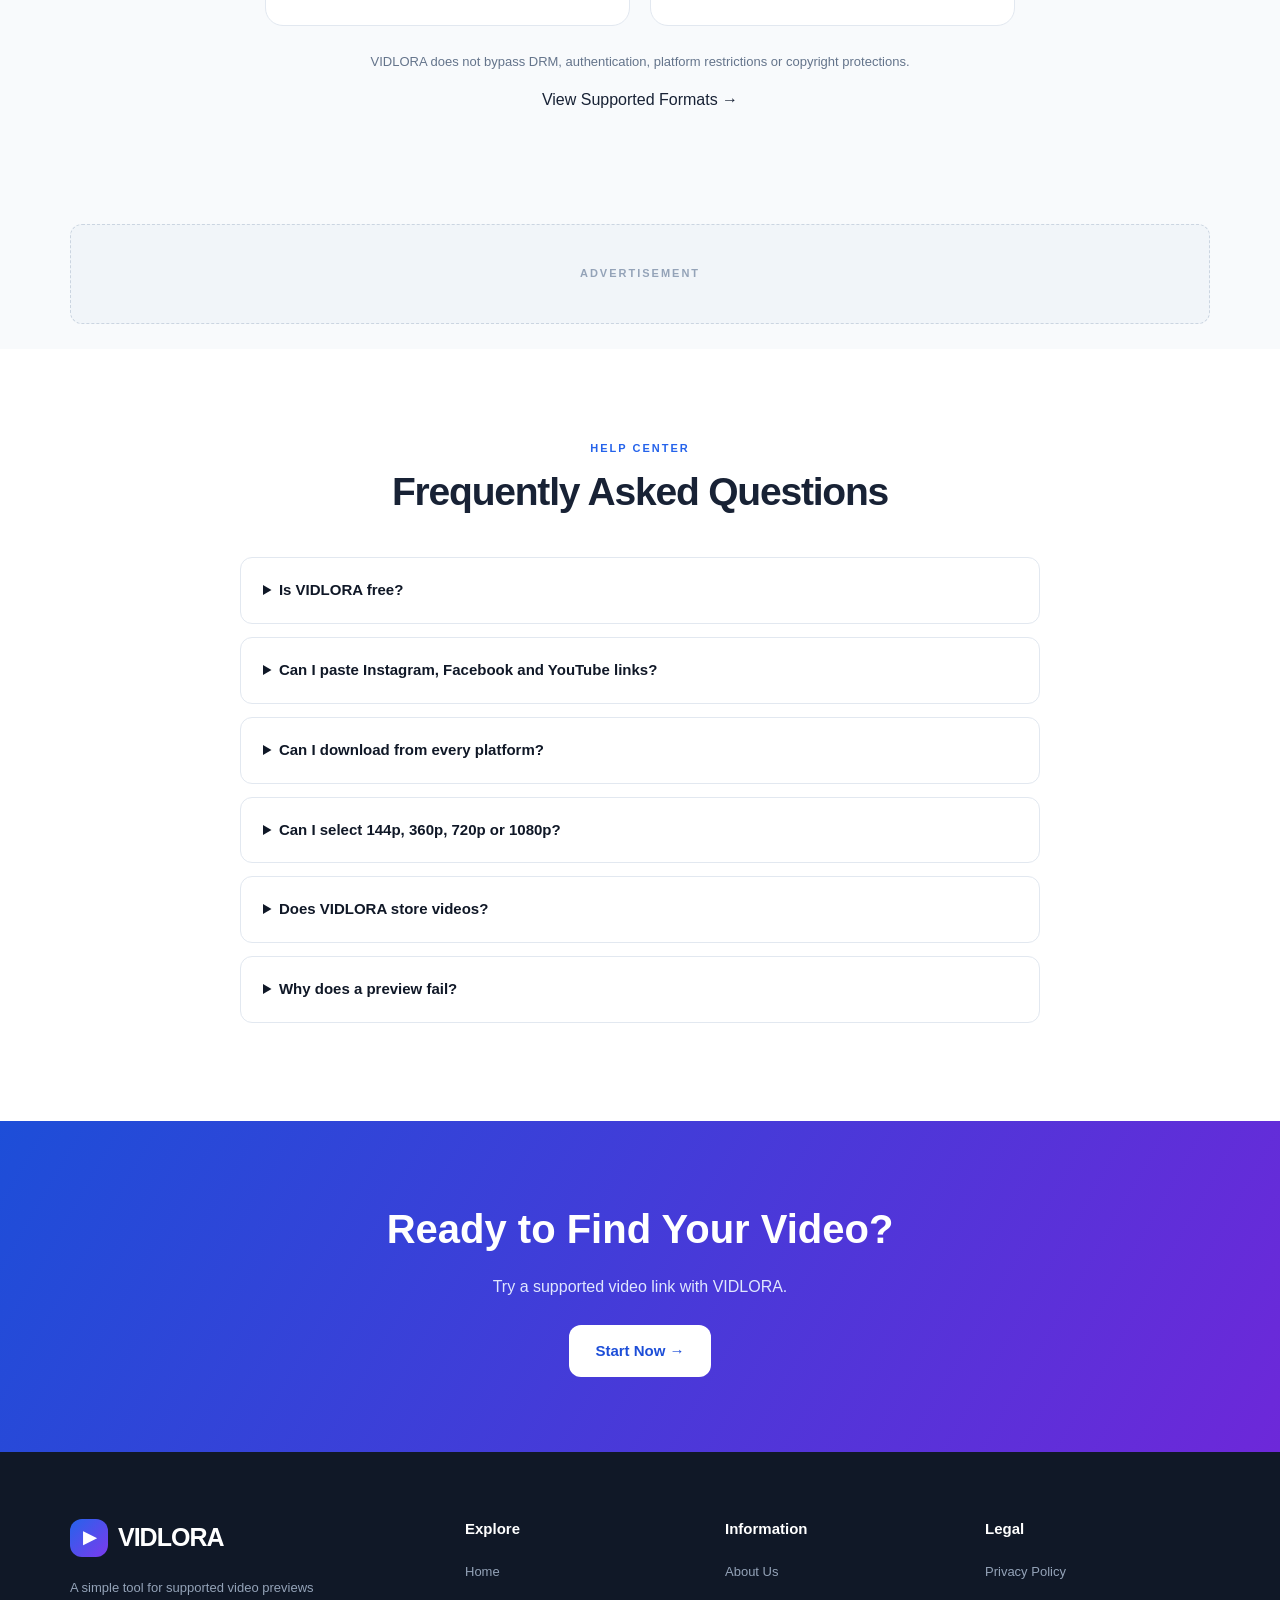
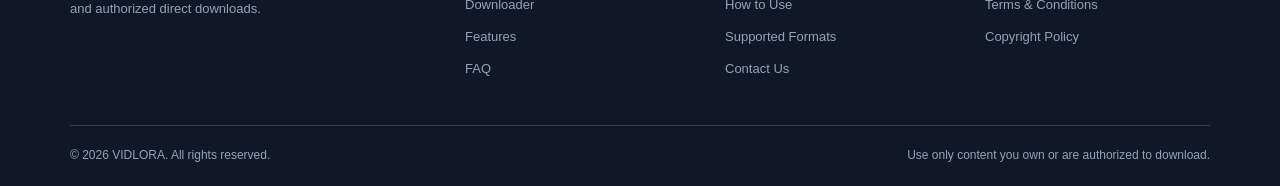
==== commit 9da9a011: "Update index.html" ====
--- a/index.html
+++ b/index.html
@@ -4,32 +4,23 @@
   <meta charset="UTF-8">
   <meta name="viewport" content="width=device-width, initial-scale=1.0">
 
-  <title>VIDLORA - Free Online Video Downloader</title>
-
-  <meta name="description" content="VIDLORA is a simple online video downloader for authorized direct MP4 and WebM video links. Preview and download supported videos easily.">
-
-  <meta name="keywords" content="online video downloader, MP4 downloader, WebM downloader, direct video download">
-
+  <title>VIDLORA - Video Preview & Downloader</title>
+  <meta name="description" content="VIDLORA helps you preview videos from supported platforms and download authorized direct MP4 and WebM video files.">
+  <meta name="keywords" content="video preview, MP4 downloader, WebM downloader, online video tool">
   <meta name="author" content="VIDLORA">
   <meta name="robots" content="index, follow">
   <meta name="theme-color" content="#101827">
 
-  <!-- CANONICAL URL -->
-  <link rel="canonical"
-    href="https://thisismevenkat6734.github.io/Vidlora/">
-
-  <!-- OPEN GRAPH -->
-  <meta property="og:title" content="VIDLORA - Video Downloader">
-  <meta property="og:description" content="Paste an authorized video link, preview it and download supported videos.">
+  <link rel="canonical" href="https://thisismevenkat6734.github.io/Vidlora/">
+
+  <meta property="og:title" content="VIDLORA - Video Preview & Downloader">
+  <meta property="og:description" content="Preview supported video links and download authorized direct video files.">
   <meta property="og:type" content="website">
   <meta property="og:url" content="https://thisismevenkat6734.github.io/Vidlora/">
   <meta property="og:site_name" content="VIDLORA">
 
-  <!-- ICONS -->
   <link rel="icon" href="assets/icons/favicon.png" type="image/png">
   <link rel="apple-touch-icon" href="assets/icons/icon-192.png">
-
-  <!-- PWA -->
   <link rel="manifest" href="manifest.json">
 
   <meta name="mobile-web-app-capable" content="yes">
@@ -37,173 +28,249 @@
   <meta name="apple-mobile-web-app-status-bar-style" content="default">
   <meta name="apple-mobile-web-app-title" content="VIDLORA">
 
-  <!-- CSS -->
   <link rel="stylesheet" href="css/style.css">
   <link rel="stylesheet" href="css/responsive.css">
 
-  <!-- JAVASCRIPT -->
+  <!-- Load scripts in dependency order -->
   <script src="js/app.js" defer></script>
-  <script src="js/downloader.js" defer></script>
+  <script src="js/security.js" defer></script>
+  <script src="js/url-detector.js" defer></script>
+  <script src="js/platform-preview.js" defer></script>
+  <script src="js/direct-video.js" defer></script>
+
+  <style>
+    .platform-preview-area {
+      width: 100%;
+      margin-top: 20px;
+    }
+
+    .vidlora-preview-frame {
+      width: 100%;
+      max-width: 720px;
+      margin: 20px auto;
+    }
+
+    .vidlora-preview-iframe {
+      width: 100%;
+      aspect-ratio: 16 / 9;
+      border: 0;
+      border-radius: 12px;
+      background: #000;
+    }
+
+    .vidlora-video-player {
+      width: 100%;
+      max-height: 460px;
+      border-radius: 12px;
+      background: #000;
+    }
+
+    .vidlora-preview-title {
+      margin-bottom: 12px;
+    }
+
+    .vidlora-preview-message {
+      padding: 15px;
+      border-radius: 10px;
+      margin-top: 15px;
+      background: rgba(100, 116, 139, 0.12);
+    }
+
+    .quality-panel {
+      margin-top: 20px;
+      text-align: left;
+    }
+
+    .quality-panel label {
+      display: block;
+      margin-bottom: 8px;
+      font-weight: 600;
+    }
+
+    .quality-panel select {
+      width: 100%;
+      padding: 13px;
+      border-radius: 8px;
+      border: 1px solid #64748b;
+      background: transparent;
+      color: inherit;
+      font-size: 15px;
+    }
+
+    .quality-note {
+      font-size: 13px;
+      margin-top: 8px;
+      opacity: 0.75;
+    }
+
+    .platform-label {
+      display: inline-block;
+      margin-top: 12px;
+      padding: 6px 12px;
+      border-radius: 20px;
+      background: rgba(59, 130, 246, 0.12);
+      font-size: 13px;
+    }
+
+    .result-download[aria-disabled="true"] {
+      opacity: 0.5;
+      pointer-events: none;
+    }
+  </style>
 </head>
 
 <body>
 
-  <!-- HEADER -->
-  <header class="site-header">
-    <div class="container header-inner">
-
-      <a href="./" class="brand" aria-label="VIDLORA Home">
-        <span class="brand-icon">▶</span>
-        <span>VIDLORA</span>
+<header class="site-header">
+  <div class="container header-inner">
+
+    <a href="./" class="brand" aria-label="VIDLORA Home">
+      <span class="brand-icon">▶</span>
+      <span>VIDLORA</span>
+    </a>
+
+    <button
+      class="menu-toggle"
+      id="menuToggle"
+      aria-label="Toggle navigation"
+      aria-expanded="false"
+      type="button">
+      ☰
+    </button>
+
+    <nav class="main-nav" id="mainNav">
+      <a href="#home">Home</a>
+      <a href="#downloader">Downloader</a>
+      <a href="#features">Features</a>
+      <a href="#how-it-works">How It Works</a>
+      <a href="about.html">About</a>
+    </nav>
+
+  </div>
+</header>
+
+<main>
+
+  <!-- HERO -->
+  <section class="hero" id="home">
+    <div class="container hero-content">
+
+      <div class="hero-label">
+        <span class="status-dot"></span>
+        MULTI-PLATFORM VIDEO PREVIEW
+      </div>
+
+      <h1>
+        Your Videos.
+        <span>Your Downloads.</span>
+      </h1>
+
+      <p class="hero-description">
+        Paste a supported video link, preview available content
+        and download authorized direct video files.
+      </p>
+
+      <a href="#downloader" class="primary-button">
+        Get Started <span>↓</span>
       </a>
 
-      <button
-        class="menu-toggle"
-        id="menuToggle"
-        aria-label="Toggle navigation"
-        aria-expanded="false"
-        type="button">
-        ☰
-      </button>
-
-      <nav class="main-nav" id="mainNav">
-        <a href="#home">Home</a>
-        <a href="#downloader">Downloader</a>
-        <a href="#features">Features</a>
-        <a href="#how-it-works">How It Works</a>
-        <a href="about.html">About</a>
-      </nav>
-
-    </div>
-  </header>
-
-
-  <main>
-
-    <!-- HERO -->
-    <section class="hero" id="home">
-      <div class="container hero-content">
-
-        <div class="hero-label">
-          <span class="status-dot"></span>
-          SIMPLE ONLINE VIDEO DOWNLOADER
+      <div class="hero-benefits">
+        <span>✓ No Account Required</span>
+        <span>✓ No Cloud Video Storage</span>
+        <span>✓ Mobile Friendly</span>
+      </div>
+
+    </div>
+  </section>
+
+  <!-- ADVERTISEMENT -->
+  <section class="ad-section container" aria-label="Advertisement">
+    <div class="ad-placeholder">
+      <span>ADVERTISEMENT</span>
+    </div>
+  </section>
+
+  <!-- DOWNLOADER -->
+  <section class="downloader-section" id="downloader">
+    <div class="container">
+
+      <div class="section-heading">
+        <span class="section-tag">VIDEO TOOL</span>
+        <h2>Find Your Video</h2>
+        <p>
+          Paste a video URL from a supported platform or an
+          authorized direct MP4/WebM source.
+        </p>
+      </div>
+
+      <div class="downloader-card">
+
+        <form id="downloadForm">
+
+          <label for="videoUrl">Paste Your Video URL</label>
+
+          <div class="url-input-wrapper">
+
+            <span class="url-icon">🔗</span>
+
+            <input
+              type="text"
+              id="videoUrl"
+              name="videoUrl"
+              placeholder="Paste your video link here..."
+              autocomplete="url"
+              required
+              maxlength="2048"
+              aria-describedby="urlHelp">
+
+            <button
+              type="button"
+              id="clearUrl"
+              class="clear-button"
+              aria-label="Clear URL">
+              ✕
+            </button>
+
+          </div>
+
+          <p id="urlHelp" class="input-help">
+            Supports recognized platform links and direct MP4/WebM URLs.
+          </p>
+
+          <button
+            type="submit"
+            id="getVideoBtn"
+            class="download-button">
+            <span id="buttonText">Find Video</span>
+            <span>→</span>
+          </button>
+
+        </form>
+
+        <!-- STATUS -->
+        <div
+          id="downloadStatus"
+          class="status-message"
+          role="status"
+          aria-live="polite"
+          hidden>
         </div>
 
-        <h1>
-          Download Videos.
-          <span>Keep It Simple.</span>
-        </h1>
-
-        <p class="hero-description">
-          Paste an authorized direct video link, preview your video
-          and download it to your device.
-          Simple, convenient and privacy-conscious.
-        </p>
-
-        <a href="#downloader" class="primary-button">
-          Start Downloading <span>↓</span>
-        </a>
-
-        <div class="hero-benefits">
-          <span>✓ No Account Required</span>
-          <span>✓ No Video Storage</span>
-          <span>✓ Mobile Friendly</span>
-        </div>
-
-      </div>
-    </section>
-
-
-    <!-- ADVERTISEMENT -->
-    <section class="ad-section container" aria-label="Advertisement">
-      <div class="ad-placeholder">
-        <span>ADVERTISEMENT</span>
-      </div>
-    </section>
-
-
-    <!-- DOWNLOADER -->
-    <section class="downloader-section" id="downloader">
-      <div class="container">
-
-        <div class="section-heading">
-          <span class="section-tag">VIDEO DOWNLOADER</span>
-          <h2>Get Your Video</h2>
-          <p>
-            Enter a direct link to a video you own or are
-            authorized to download.
-          </p>
-        </div>
-
-        <div class="downloader-card">
-
-          <form id="downloadForm">
-
-            <label for="videoUrl">
-              Paste Your Video URL
-            </label>
-
-            <div class="url-input-wrapper">
-
-              <span class="url-icon">🔗</span>
-
-              <input
-                type="url"
-                id="videoUrl"
-                name="videoUrl"
-                placeholder="https://example.com/video.mp4"
-                autocomplete="url"
-                required
-                aria-describedby="urlHelp">
-
-              <button
-                type="button"
-                id="clearUrl"
-                class="clear-button"
-                aria-label="Clear URL">
-                ✕
-              </button>
-
-            </div>
-
-            <p id="urlHelp" class="input-help">
-              Supported direct media formats: MP4 and WebM.
-            </p>
-
-            <button
-              type="submit"
-              id="getVideoBtn"
-              class="download-button">
-              <span>Find Video</span>
-              <span>→</span>
-            </button>
-
-          </form>
-
-
-          <!-- STATUS -->
+        <!-- VIDEO RESULT -->
+        <div id="videoResult" class="video-result" hidden>
+
+          <h3 id="resultTitle">Video Result</h3>
+
+          <div id="platformLabel" class="platform-label"></div>
+
+          <!-- Dynamic preview -->
           <div
-            id="downloadStatus"
-            class="status-message"
-            role="status"
-            aria-live="polite"
-            hidden>
+            id="platformPreview"
+            class="platform-preview-area">
           </div>
 
-
-          <!-- VIDEO RESULT -->
-          <div id="videoResult" class="video-result" hidden>
-
-            <h3>Your Video</h3>
-
-            <video
-              id="videoPreview"
-              class="video-preview"
-              controls
-              playsinline
-              preload="metadata">
-              Your browser does not support video playback.
-            </video>
+          <!-- Direct video details -->
+          <div id="directVideoDetails" hidden>
 
             <div class="video-details">
 
@@ -213,10 +280,22 @@
               </div>
 
               <div class="detail-item">
-                <span>Source</span>
-                <strong>Direct Video</strong>
+                <span>Resolution</span>
+                <strong id="videoResolution">Checking...</strong>
               </div>
 
+            </div>
+
+            <div class="quality-panel">
+              <label for="qualitySelect">Available Video Quality</label>
+
+              <select id="qualitySelect" disabled>
+                <option value="">Checking available quality...</option>
+              </select>
+
+              <p class="quality-note" id="qualityNote">
+                Only the resolution available from the source can be selected.
+              </p>
             </div>
 
             <a
@@ -228,331 +307,493 @@
               <span>↓</span>
             </a>
 
-            <p class="input-help">
-              Download availability depends on the source server
-              and browser permissions.
-            </p>
-
           </div>
 
+          <p class="input-help" id="resultHelp">
+            Preview and download availability depend on source permissions.
+          </p>
+
         </div>
 
-        <p class="privacy-note">
-          🔒 Your video is not uploaded to VIDLORA storage.
-          Supported downloads are handled through your browser.
-        </p>
-
-      </div>
-    </section>
-
-
-    <!-- FEATURES -->
-    <section class="features-section" id="features">
-      <div class="container">
-
-        <div class="section-heading">
-          <span class="section-tag">WHY VIDLORA?</span>
-          <h2>Simple Features. Better Experience.</h2>
+      </div>
+
+      <p class="privacy-note">
+        🔒 VIDLORA does not provide cloud video storage.
+        Video sources are accessed directly through your browser.
+      </p>
+
+    </div>
+  </section>
+
+  <!-- FEATURES -->
+  <section class="features-section" id="features">
+    <div class="container">
+
+      <div class="section-heading">
+        <span class="section-tag">WHY VIDLORA?</span>
+        <h2>Simple Features. Better Experience.</h2>
+        <p>One place for supported video previews and direct downloads.</p>
+      </div>
+
+      <div class="features-grid">
+
+        <article class="feature-card">
+          <div class="feature-icon">🌐</div>
+          <h3>Platform Detection</h3>
+          <p>Recognizes supported video platform links.</p>
+        </article>
+
+        <article class="feature-card">
+          <div class="feature-icon">🎬</div>
+          <h3>Video Preview</h3>
+          <p>Preview videos through direct playback or official embeds.</p>
+        </article>
+
+        <article class="feature-card">
+          <div class="feature-icon">📺</div>
+          <h3>Quality Detection</h3>
+          <p>Displays the resolution exposed by a playable direct video source.</p>
+        </article>
+
+        <article class="feature-card">
+          <div class="feature-icon">⬇️</div>
+          <h3>Direct Download</h3>
+          <p>Download authorized direct MP4 and WebM files where permitted.</p>
+        </article>
+
+        <article class="feature-card">
+          <div class="feature-icon">🔒</div>
+          <h3>Privacy Conscious</h3>
+          <p>No VIDLORA cloud video storage or account is required.</p>
+        </article>
+
+        <article class="feature-card">
+          <div class="feature-icon">📱</div>
+          <h3>Mobile Friendly</h3>
+          <p>Designed for smartphones, tablets and desktop browsers.</p>
+        </article>
+
+      </div>
+
+    </div>
+  </section>
+
+  <!-- HOW IT WORKS -->
+  <section class="how-section" id="how-it-works">
+    <div class="container">
+
+      <div class="section-heading">
+        <span class="section-tag">HOW IT WORKS</span>
+        <h2>Three Simple Steps</h2>
+      </div>
+
+      <div class="steps-grid">
+
+        <article class="step-card">
+          <span class="step-number">01</span>
+          <div class="step-icon">🔗</div>
+          <h3>Paste URL</h3>
+          <p>Paste a supported video link.</p>
+        </article>
+
+        <article class="step-card">
+          <span class="step-number">02</span>
+          <div class="step-icon">🔍</div>
+          <h3>Detect Video</h3>
+          <p>VIDLORA identifies the platform or direct media format.</p>
+        </article>
+
+        <article class="step-card">
+          <span class="step-number">03</span>
+          <div class="step-icon">⬇️</div>
+          <h3>Preview or Download</h3>
+          <p>Preview supported content or download authorized direct media.</p>
+        </article>
+
+      </div>
+
+    </div>
+  </section>
+
+  <!-- FORMATS -->
+  <section class="formats-section" id="formats">
+    <div class="container">
+
+      <div class="section-heading">
+        <span class="section-tag">COMPATIBILITY</span>
+        <h2>Supported Direct Formats</h2>
+        <p>Playback depends on the browser and actual media codecs.</p>
+      </div>
+
+      <div class="formats-grid">
+
+        <div class="format-card">
+          <span class="format-icon">MP4</span>
+          <h3>MP4 Video</h3>
+          <p>Direct MP4 video files.</p>
+        </div>
+
+        <div class="format-card">
+          <span class="format-icon">WEBM</span>
+          <h3>WebM Video</h3>
+          <p>Direct WebM video files.</p>
+        </div>
+
+      </div>
+
+      <p class="format-disclaimer">
+        VIDLORA does not bypass DRM, authentication,
+        platform restrictions or copyright protections.
+      </p>
+
+      <p style="text-align:center;margin-top:15px">
+        <a href="supported-formats.html">View Supported Formats →</a>
+      </p>
+
+    </div>
+  </section>
+
+  <!-- ADVERTISEMENT -->
+  <section class="ad-section container" aria-label="Advertisement">
+    <div class="ad-placeholder">
+      <span>ADVERTISEMENT</span>
+    </div>
+  </section>
+
+  <!-- FAQ -->
+  <section class="faq-section" id="faq">
+    <div class="container">
+
+      <div class="section-heading">
+        <span class="section-tag">HELP CENTER</span>
+        <h2>Frequently Asked Questions</h2>
+      </div>
+
+      <div class="faq-list">
+
+        <details class="faq-item">
+          <summary>Is VIDLORA free?</summary>
+          <p>Yes. VIDLORA is designed as a free-to-use website.</p>
+        </details>
+
+        <details class="faq-item">
+          <summary>Can I paste Instagram, Facebook and YouTube links?</summary>
           <p>
-            Designed to make supported video downloads easier.
+            VIDLORA can recognize supported URL patterns and attempt
+            official embeds. Preview availability depends on platform
+            permissions, privacy settings and browser restrictions.
           </p>
-        </div>
-
-        <div class="features-grid">
-
-          <article class="feature-card">
-            <div class="feature-icon">⚡</div>
-            <h3>Simple Process</h3>
-            <p>
-              Paste a direct video link and access supported
-              download options.
-            </p>
-          </article>
-
-          <article class="feature-card">
-            <div class="feature-icon">🔒</div>
-            <h3>Privacy Conscious</h3>
-            <p>
-              No VIDLORA video storage or mandatory user account
-              is required.
-            </p>
-          </article>
-
-          <article class="feature-card">
-            <div class="feature-icon">📱</div>
-            <h3>Mobile Friendly</h3>
-            <p>
-              Use the website on smartphones, tablets and desktop
-              browsers.
-            </p>
-          </article>
-
-          <article class="feature-card">
-            <div class="feature-icon">🎬</div>
-            <h3>Video Preview</h3>
-            <p>
-              Preview supported direct video links before
-              downloading.
-            </p>
-          </article>
-
-          <article class="feature-card">
-            <div class="feature-icon">💾</div>
-            <h3>No Cloud Storage</h3>
-            <p>
-              VIDLORA does not maintain a library of downloaded
-              videos.
-            </p>
-          </article>
-
-          <article class="feature-card">
-            <div class="feature-icon">🌐</div>
-            <h3>Easy Access</h3>
-            <p>
-              Open VIDLORA through your browser without installing
-              a separate application.
-            </p>
-          </article>
-
-        </div>
-
-      </div>
-    </section>
-
-
-    <!-- HOW IT WORKS -->
-    <section class="how-section" id="how-it-works">
-      <div class="container">
-
-        <div class="section-heading">
-          <span class="section-tag">HOW IT WORKS</span>
-          <h2>Three Simple Steps</h2>
-          <p>Download supported direct video links easily.</p>
-        </div>
-
-        <div class="steps-grid">
-
-          <article class="step-card">
-            <span class="step-number">01</span>
-            <div class="step-icon">🔗</div>
-            <h3>Copy Video URL</h3>
-            <p>
-              Copy the direct URL of an authorized video.
-            </p>
-          </article>
-
-          <article class="step-card">
-            <span class="step-number">02</span>
-            <div class="step-icon">🔍</div>
-            <h3>Check Video</h3>
-            <p>
-              Paste the URL and let your browser check the
-              supported media format.
-            </p>
-          </article>
-
-          <article class="step-card">
-            <span class="step-number">03</span>
-            <div class="step-icon">⬇️</div>
-            <h3>Download</h3>
-            <p>
-              Preview and download the video when the source
-              permits it.
-            </p>
-          </article>
-
-        </div>
-
-      </div>
-    </section>
-
-
-    <!-- SUPPORTED FORMATS -->
-    <section class="formats-section" id="formats">
-      <div class="container">
-
-        <div class="section-heading">
-          <span class="section-tag">COMPATIBILITY</span>
-          <h2>Supported Video Formats</h2>
+        </details>
+
+        <details class="faq-item">
+          <summary>Can I download from every platform?</summary>
           <p>
-            Support depends on the source server and browser.
+            No. Platform embeds do not provide download permission.
+            Direct downloads are limited to authorized media files
+            that the source permits your browser to access.
           </p>
-        </div>
-
-        <div class="formats-grid">
-
-          <div class="format-card">
-            <span class="format-icon">MP4</span>
-            <h3>MP4 Video</h3>
-            <p>Common video format.</p>
-          </div>
-
-          <div class="format-card">
-            <span class="format-icon">WEBM</span>
-            <h3>WebM Video</h3>
-            <p>Modern web video format.</p>
-          </div>
-
-        </div>
-
-        <p class="format-disclaimer">
-          VIDLORA does not bypass DRM, authentication,
-          platform restrictions or copyright protections.
-        </p>
-
-      </div>
-    </section>
-
-
-    <!-- SECOND ADVERTISEMENT -->
-    <section class="ad-section container" aria-label="Advertisement">
-      <div class="ad-placeholder">
-        <span>ADVERTISEMENT</span>
-      </div>
-    </section>
-
-
-    <!-- FAQ -->
-    <section class="faq-section" id="faq">
-      <div class="container">
-
-        <div class="section-heading">
-          <span class="section-tag">HELP CENTER</span>
-          <h2>Frequently Asked Questions</h2>
-        </div>
-
-        <div class="faq-list">
-
-          <details class="faq-item">
-            <summary>Is VIDLORA free?</summary>
-            <p>
-              Yes. The initial VIDLORA website is designed
-              as a free-to-use service.
-            </p>
-          </details>
-
-          <details class="faq-item">
-            <summary>Do I need to create an account?</summary>
-            <p>
-              No. You can use the supported direct video
-              download functionality without registering.
-            </p>
-          </details>
-
-          <details class="faq-item">
-            <summary>Which video formats are supported?</summary>
-            <p>
-              The initial version supports direct MP4 and WebM
-              video links, subject to browser and source
-              compatibility.
-            </p>
-          </details>
-
-          <details class="faq-item">
-            <summary>Can I download videos from every website?</summary>
-            <p>
-              No. Some websites restrict downloading or require
-              authentication. VIDLORA does not bypass these
-              restrictions.
-            </p>
-          </details>
-
-          <details class="faq-item">
-            <summary>Does VIDLORA store my videos?</summary>
-            <p>
-              VIDLORA does not provide cloud video storage.
-              Supported media is handled through the user's
-              browser and original source.
-            </p>
-          </details>
-
-          <details class="faq-item">
-            <summary>Why is my video not downloading?</summary>
-            <p>
-              The source server may block cross-origin requests,
-              direct downloading or browser access. Try a
-              different authorized direct video URL.
-            </p>
-          </details>
-
-        </div>
-
-      </div>
-    </section>
-
-
-    <!-- FINAL CTA -->
-    <section class="cta-section">
-      <div class="container">
-        <h2>Ready to Get Your Video?</h2>
-        <p>
-          Use VIDLORA for supported direct video links.
-        </p>
-        <a href="#downloader" class="primary-button">
-          Start Now →
+        </details>
+
+        <details class="faq-item">
+          <summary>Can I select 144p, 360p, 720p or 1080p?</summary>
+          <p>
+            VIDLORA can display the resolution exposed by a direct
+            playable source. Multiple quality choices are possible
+            only when the source provides separate authorized files.
+          </p>
+        </details>
+
+        <details class="faq-item">
+          <summary>Does VIDLORA store videos?</summary>
+          <p>
+            VIDLORA does not provide cloud video storage. Videos
+            are accessed from their original sources.
+          </p>
+        </details>
+
+        <details class="faq-item">
+          <summary>Why does a preview fail?</summary>
+          <p>
+            The source may block embedding, require login, restrict
+            cross-origin access or no longer provide the video.
+          </p>
+        </details>
+
+      </div>
+
+    </div>
+  </section>
+
+  <!-- CTA -->
+  <section class="cta-section">
+    <div class="container">
+      <h2>Ready to Find Your Video?</h2>
+      <p>Try a supported video link with VIDLORA.</p>
+      <a href="#downloader" class="primary-button">Start Now →</a>
+    </div>
+  </section>
+
+</main>
+
+<!-- FOOTER -->
+<footer class="site-footer">
+  <div class="container">
+
+    <div class="footer-main">
+
+      <div class="footer-brand">
+        <a href="./" class="brand">
+          <span class="brand-icon">▶</span>
+          <span>VIDLORA</span>
         </a>
-      </div>
-    </section>
-
-  </main>
-
-
-  <!-- FOOTER -->
-  <footer class="site-footer">
-    <div class="container">
-
-      <div class="footer-main">
-
-        <div class="footer-brand">
-          <a href="./" class="brand">
-            <span class="brand-icon">▶</span>
-            <span>VIDLORA</span>
-          </a>
-
-          <p>
-            A simple online tool for authorized direct
-            video downloads.
-          </p>
-        </div>
-
-        <div class="footer-links">
-          <h3>Explore</h3>
-          <a href="./">Home</a>
-          <a href="#downloader">Downloader</a>
-          <a href="#features">Features</a>
-          <a href="#faq">FAQ</a>
-        </div>
-
-        <div class="footer-links">
-          <h3>Information</h3>
-          <a href="about.html">About Us</a>
-          <a href="how-to-use.html">How to Use</a>
-          <a href="supported-formats.html">Supported Formats</a>
-          <a href="contact.html">Contact Us</a>
-        </div>
-
-        <div class="footer-links">
-          <h3>Legal</h3>
-          <a href="privacy-policy.html">Privacy Policy</a>
-          <a href="terms.html">Terms & Conditions</a>
-          <a href="copyright-policy.html">Copyright Policy</a>
-        </div>
-
-      </div>
-
-      <div class="footer-bottom">
-        <p>
-          © <span id="currentYear">2026</span> VIDLORA.
-          All rights reserved.
-        </p>
-
-        <p>
-          Use only content you own or are authorized to download.
-        </p>
-      </div>
-
-    </div>
-  </footer>
+        <p>A simple tool for supported video previews and authorized direct downloads.</p>
+      </div>
+
+      <div class="footer-links">
+        <h3>Explore</h3>
+        <a href="./">Home</a>
+        <a href="#downloader">Downloader</a>
+        <a href="#features">Features</a>
+        <a href="#faq">FAQ</a>
+      </div>
+
+      <div class="footer-links">
+        <h3>Information</h3>
+        <a href="about.html">About Us</a>
+        <a href="how-to-use.html">How to Use</a>
+        <a href="supported-formats.html">Supported Formats</a>
+        <a href="contact.html">Contact Us</a>
+      </div>
+
+      <div class="footer-links">
+        <h3>Legal</h3>
+        <a href="privacy-policy.html">Privacy Policy</a>
+        <a href="terms.html">Terms & Conditions</a>
+        <a href="copyright-policy.html">Copyright Policy</a>
+      </div>
+
+    </div>
+
+    <div class="footer-bottom">
+      <p>© <span id="currentYear">2026</span> VIDLORA. All rights reserved.</p>
+      <p>Use only content you own or are authorized to download.</p>
+    </div>
+
+  </div>
+</footer>
+
+<!-- HOMEPAGE CONTROLLER -->
+<script>
+document.addEventListener("DOMContentLoaded", function () {
+  "use strict";
+
+  const form = document.getElementById("downloadForm");
+  const input = document.getElementById("videoUrl");
+  const clearButton = document.getElementById("clearUrl");
+  const status = document.getElementById("downloadStatus");
+  const result = document.getElementById("videoResult");
+  const preview = document.getElementById("platformPreview");
+  const platformLabel = document.getElementById("platformLabel");
+  const directDetails = document.getElementById("directVideoDetails");
+  const resolution = document.getElementById("videoResolution");
+  const format = document.getElementById("videoFormat");
+  const qualitySelect = document.getElementById("qualitySelect");
+  const qualityNote = document.getElementById("qualityNote");
+  const downloadLink = document.getElementById("downloadLink");
+  const submitButton = document.getElementById("getVideoBtn");
+  const buttonText = document.getElementById("buttonText");
+  const resultHelp = document.getElementById("resultHelp");
+
+  let currentDirectUrl = null;
+
+  function showStatus(message, type) {
+    status.hidden = false;
+    status.textContent = message;
+    status.className = "status-message " + (type || "");
+  }
+
+  function resetResult() {
+    result.hidden = true;
+    preview.replaceChildren();
+    directDetails.hidden = true;
+    currentDirectUrl = null;
+    downloadLink.href = "#";
+    downloadLink.setAttribute("aria-disabled", "true");
+    qualitySelect.replaceChildren();
+    qualitySelect.disabled = true;
+  }
+
+  function setLoading(loading) {
+    submitButton.disabled = loading;
+    buttonText.textContent = loading ? "Checking..." : "Find Video";
+  }
+
+  function showResult(label) {
+    result.hidden = false;
+    platformLabel.textContent = label;
+  }
+
+  function addQualityOption(label, value) {
+    const option = document.createElement("option");
+    option.value = value;
+    option.textContent = label;
+    qualitySelect.appendChild(option);
+  }
+
+  function getPlatformLabel(platform) {
+    const labels = {
+      youtube: "YouTube",
+      instagram: "Instagram",
+      facebook: "Facebook",
+      vimeo: "Vimeo",
+      dailymotion: "Dailymotion",
+      direct: "Direct Video",
+      unknown: "Unsupported Website"
+    };
+
+    return labels[platform] || "Video";
+  }
+
+  async function handleSubmit(event) {
+    event.preventDefault();
+
+    resetResult();
+    status.hidden = true;
+
+    if (!window.VidloraURLDetector ||
+        !window.VidloraPlatformPreview ||
+        !window.VidloraSecurity) {
+      showStatus("Required VIDLORA scripts could not be loaded.", "error");
+      return;
+    }
+
+    setLoading(true);
+
+    try {
+      const safe = window.VidloraSecurity.validateUrl(
+        input.value.trim()
+      );
+
+      if (!safe.valid) {
+        throw new Error(safe.reason);
+      }
+
+      const detected = window.VidloraURLDetector.detect(safe.url);
+
+      if (!detected.valid) {
+        throw new Error(detected.message);
+      }
+
+      showResult(getPlatformLabel(detected.platform));
+
+      if (detected.platform === "direct") {
+        await handleDirectVideo(detected);
+      } else if (detected.previewSupported) {
+        const rendered = window.VidloraPlatformPreview.render(
+          detected,
+          preview
+        );
+
+        if (!rendered) {
+          throw new Error("This video preview could not be displayed.");
+        }
+
+        showStatus(
+          "Platform identified. Preview availability depends on the source.",
+          "success"
+        );
+
+        directDetails.hidden = true;
+        resultHelp.textContent =
+          "Platform previews do not provide a VIDLORA download option.";
+      } else {
+        window.VidloraPlatformPreview.render(detected, preview);
+        showStatus(detected.message, "error");
+      }
+
+    } catch (error) {
+      resetResult();
+      showStatus(error.message || "Unable to process this video URL.", "error");
+    } finally {
+      setLoading(false);
+    }
+  }
+
+  async function handleDirectVideo(detected) {
+    window.VidloraPlatformPreview.render(detected, preview);
+
+    directDetails.hidden = false;
+    format.textContent = detected.format.toUpperCase();
+    resolution.textContent = "Checking...";
+    resultHelp.textContent =
+      "The source must permit browser playback and downloading.";
+
+    currentDirectUrl = detected.originalUrl;
+
+    downloadLink.href = detected.originalUrl;
+    downloadLink.setAttribute("aria-disabled", "false");
+
+    addQualityOption("Checking source resolution...", "");
+
+    try {
+      const details = await window.VidloraDirectVideo.detectQuality(
+        detected.originalUrl
+      );
+
+      qualitySelect.replaceChildren();
+
+      if (details.qualityKnown) {
+        const label = details.quality + " (source file)";
+        addQualityOption(label, detected.originalUrl);
+        resolution.textContent = details.width + " × " + details.height;
+        qualitySelect.disabled = false;
+        qualityNote.textContent =
+          "Only one source resolution was detected. No other qualities were supplied.";
+      } else {
+        addQualityOption("Resolution unavailable", detected.originalUrl);
+        resolution.textContent = "Unknown";
+        qualitySelect.disabled = true;
+        qualityNote.textContent =
+          "The browser could not read the source resolution.";
+      }
+
+    } catch (error) {
+      qualitySelect.replaceChildren();
+      addQualityOption("Resolution unavailable", detected.originalUrl);
+      resolution.textContent = "Unknown";
+      qualitySelect.disabled = true;
+      qualityNote.textContent = error.message;
+    }
+
+    showStatus(
+      "Direct video link detected. Download may depend on source permissions and browser restrictions.",
+      "success"
+    );
+  }
+
+  form.addEventListener("submit", handleSubmit);
+
+  clearButton.addEventListener("click", function () {
+    input.value = "";
+    status.hidden = true;
+    resetResult();
+    input.focus();
+  });
+
+  qualitySelect.addEventListener("change", function () {
+    if (currentDirectUrl && qualitySelect.value) {
+      downloadLink.href = qualitySelect.value;
+    }
+  });
+
+  downloadLink.addEventListener("click", function (event) {
+    if (!currentDirectUrl) {
+      event.preventDefault();
+    }
+  });
+
+});
+</script>
 
 </body>
 </html>
